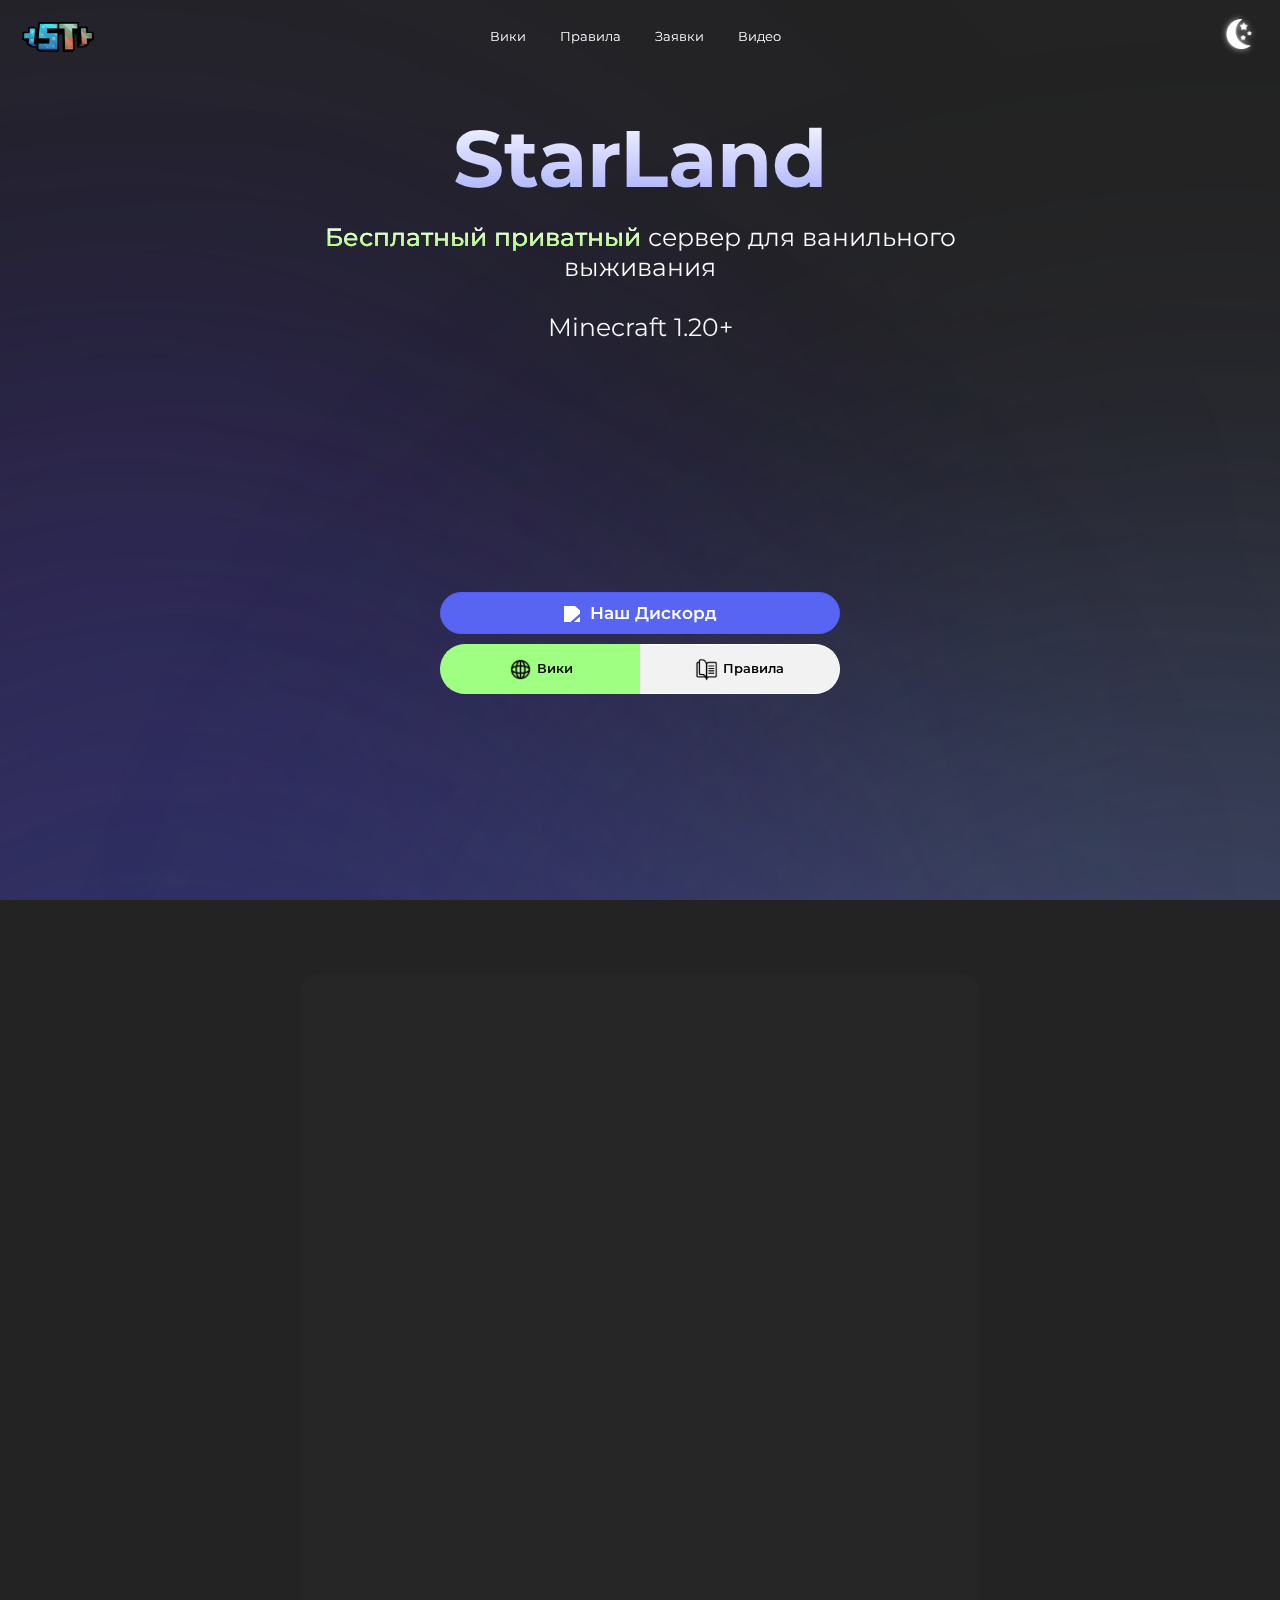
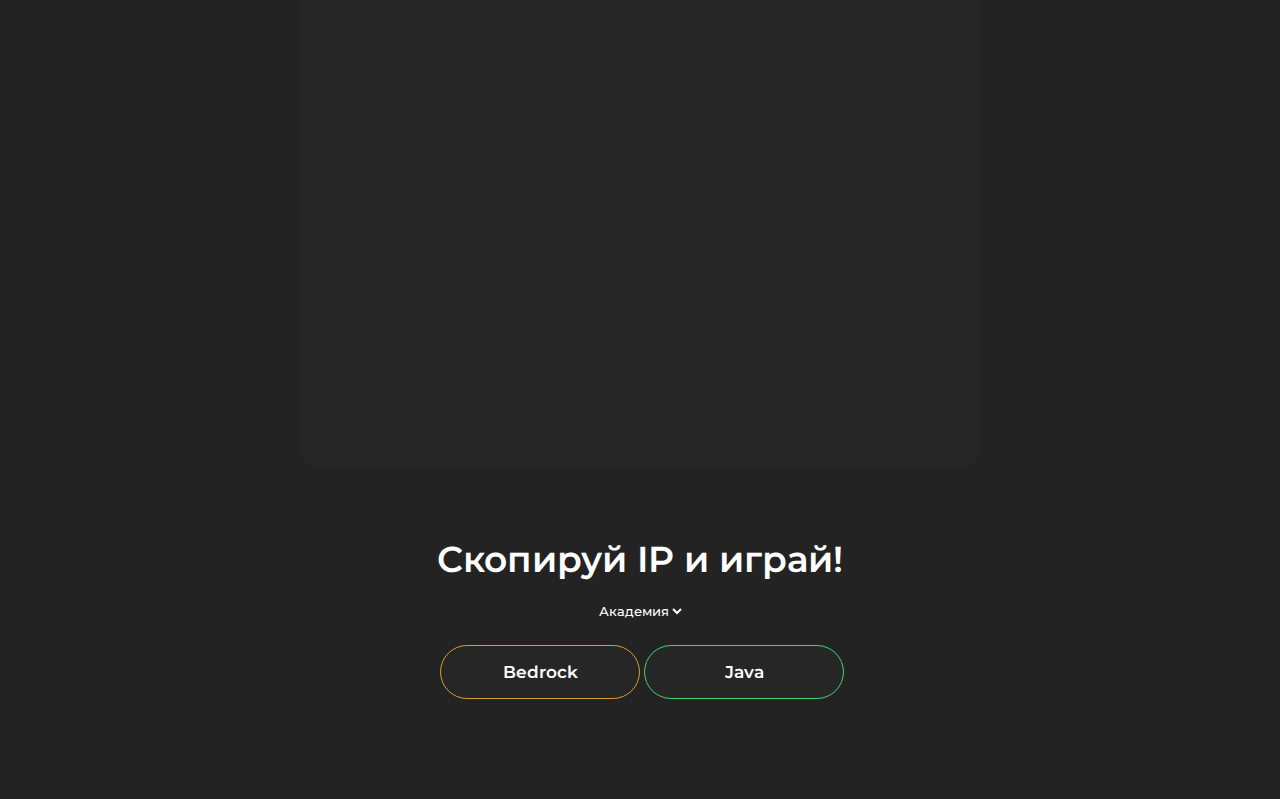
==== index.html @ 5ef2390c "Update index.html" ====
<!DOCTYPE html>
<html>
  <head>
    <link rel="icon" type="image/x-icon" href="images/favicon.ico">
    <link rel="stylesheet" href="style/index.css">
    <meta charset="UTF-8">
    <meta name="viewport" content="width=device-width, initial-scale=1 user-scalable=no">
    <title>StarLand — приватный сервер</title>
  </head>
  <body>
     <div class="window-gray" onclick="
       otherWindowClose();
     ">
       
     </div>
    <div class="other-window">
      <div class="other-text-div">
        <div class="other-text">
          Страницы
        </div>
        <div class="other-close-button-div">
          <button class="other-close-button"onclick="
            otherWindowClose();
          ">
            <img src="images/close-icon.png" class="other-close-icon">
          </button>
        </div>
      </div>
      <div class="other-buttons">
        <div class="other-main-page other-button-part" onclick="
          toHome();
        ">
          <div>
            <img src="images/home-icon.png" class="other-page-img other-home-icon">
          </div>
          <div class="other-button-name" style="color:lightgreen">
            Домашняя страница
          </div>
        </div>
        <div class="other-wiki-page other-button-part" onclick="
          toWiki();
        ">
          <div>
            <img src="images/wiki-icon.png" style="filter:invert()" class="other-page-img">
          </div>
          <div class="other-button-name">
            Википедия сервера
          </div>
        </div>
        <div class="other-rules-page other-button-part" onclick="
          toRules();
        ">
          <div>
            <img src="images/rules-icon.png" style="filter:invert()" class="other-page-img">
          </div>
          <div class="other-button-name">
            Правила
          </div>
        </div>
        <div class="other-applications-page other-button-part" onclick="
          toApplications();
        ">
          <div>
            <img src="images/applications-icon.png" style="filter:invert()" class="other-page-img">
          </div>
          <div class="other-button-name">
            Заявка на сервер
          </div>
        </div>
        
      </div>
    </div>
    <!--Navbar-->
    <div class="navbar">
      <div class="navbar-grid">
        <div class="left-navbar-ham-icon-div">
          <button class="left-navbar-ham-button" onclick="
            otherWindowOpen();
          ">
            <img class="left-navbar-ham-icon-img" src="https://upload.wikimedia.org/wikipedia/commons/thumb/5/59/Hamburger_icon_white.svg/1200px-Hamburger_icon_white.svg.png">
          </button>
        </div>
        <div class="center-navbar-sl-logo-div">
          <button class="navbar-logo-button" onclick="
            toTop();
          ">
            <img class="center-navbar-sl-logo-img" src="images/sl-title.png">
          </button>
          
        </div>
          
        </div>
      </div>
    </div>
    
    <!--Top part of site-->
    <div class="top-part">
      <canvas> </canvas>
      <div class="top-part-inside">
        <div class="starland-title">
           StarLand
        </div>
        <div class="server-description">
          <span class="free-and-private-text">Бесплатный приватный</span> сервер для ванильного выживания<br><br>Minecraft 1.20+
        </div>
        
        <div>
          <button class="discord-button" onclick="
            window.open('https://discord.com/invite/bc4NDs7CVg')
          ">
            <img class="discord-logo" src="https://assets-global.website-files.com/6257adef93867e50d84d30e2/636e0a6a49cf127bf92de1e2_icon_clyde_blurple_RGB.png"> Наш Дискорд
          </button>
          
          <div class="wiki-rules-buttons-div">
            <form action="wiki.html" target="_self">
               <button class="wiki-button">
                 <img class="wiki-logo"src="images/wiki-icon.png">Вики
               </button>
            </form>
            <form action="rules.html" target="_self">
              <button class="rules-button">
               <img class="rules-logo"src="images/rules-icon.png">Правила
              </button>
            </form> 
          </div>
        </div>
      </div>
    </div>
    
    <div class="server-stat-part">
      <div class="stat-total-ds-members stat-part">
        <img class="stat-img" src="https://assets-global.website-files.com/6257adef93867e50d84d30e2/636e0a6a49cf127bf92de1e2_icon_clyde_blurple_RGB.png">
        <div class="stat-num">
          3000
        </div>
        <div class="stat-description">
          Участников в Дискорде
        </div>
      </div>
      
      <div class="servers-stat-part stat-part">
        <img class="stat-img" src="images/server-icon.png">
        <div class="stat-num cyan-gradient">
          2 Сервера
        </div>
        <div class="stat-description">
          Академия и Основа
        </div>
      </div>
      
      <div class="server-tps-part stat-part">
        <img class="stat-img" src="images/electricity-icon.png">
        <div class="stat-num cyan-gradient yellow-gradient">
          Стабильный TPS
        </div>
        <div class="stat-description">
          Много возможностей с ядром Purpur
        </div>
      </div>
    </div>
    
    <div>
      <div class="copy-ip-text">
        Скопируй IP и играй! <br>
        <select class="server-select">
          <option value="main" >Основа</option>
          <option value="academy" selected >Академия</option>
        </select>
      </div>
      <div class="ip-copy-buttons">
        <button class="bedrock-ip-copy-button">
          Bedrock
        </button>
        <button class="java-ip-copy-button">
          Java
        </button>
      </div>
    </div>

    <script src="https://cdn.jsdelivr.net/npm/context-filter-polyfill/dist/index.min.js"></script>
    <script src="data/data.js"></script>
    <script src="script/starland.js"></script>
    <script src="script/canvas.js"></script>
    <script src="script/events.js"></script>
  </body>
</html>
---- style/index.css ----
@import url('https://fonts.googleapis.com/css2?family=Montserrat:ital,wght@0,100;0,200;0,300;0,400;0,500;0,600;0,700;0,800;0,900;1,100;1,200;1,300;1,400;1,500;1,600;1,700;1,800;1,900&family=Roboto:ital,wght@0,300;0,400;0,500;0,700;0,900;1,300;1,400;1,500;1,700;1,900&display=swap');

/*Create variables*/
:root {
  --bcg-night-color:#232323;
  --bcg-night2-color:#262626;
  --bcg-night3-color:#303030;
  --bcg-night4-color:#2E2E2E;
  
  --bcg-transparent-night-color: rgba(35, 35, 35, 0.5);
  
  --text-green-color:white;
  --text-purple-color:white;
  --text-color:white;
  --text-gray-color:#F6F6F6;
  --text-cyan-color:white;
  --text-yellow-color:white;
}

body {
  background-color: var(--bcg-night-color);
  margin:0;
  font-family:'Montserrat' sans-serif;
  margin-bottom:100px;
  transition:background-color 1s;
}

canvas {
  
}

/*navbar*/
.navbar {
  transition:all 1s;
  z-index:100;
  position:fixed;
  left:0;
  right:0;
  top:0;
  backdrop-filter:blur(10px);
  background: transparent;
  border:none;
  
}
.navbar-grid {
  padding:15px;
  display:grid;
  grid-template-columns:30px 1fr 30px;
  align-items:center;
  
}

.navbar-theme-icon {
  height:30px;
  transition:all 1s;
}
.moon-icon {
  filter:invert()
  drop-shadow(0 0 3px #BABABA);;
  
}
.mobile-icon {
  height:25px;
  margin-top:3px;
}
.sun-icon {
  filter: drop-shadow(0 0 2px #F2FF48);
}
.navbar-theme-div {
  flex:1;
  text-align: right;
  margin-right:10px;
}
/*COMPUTER NAVBAR*/

.pc-navbar-grid {
  padding:15px;
  display:flex;
  align-items: center;
}
.pc-navbar-sl-logo-img {
  height: 30px;
  transition:all 0.3s;
}
.pc-navbar-logo-button {
  background: transparent;
  border:none;
}
.pc-navbar-sl-logo-div {
  height: 30px;
  flex:1;
}


.pc-navbar-click:hover {
  background-color: var(--bcg-night3-color);
}
.pc-navbar-click {
  transition: all 0.2s;
  background:none;
  border:none;
  color:var(--text-color);
  font-family: 'Montserrat';
  margin:2px;
  padding:10px 15px;
  border-radius: 20px;
}

/*hamburger icon*/
.left-navbar-ham-icon-div {
  height:30px;
}
.left-navbar-ham-icon-img {
  height:30px;
  transition:all 1s;
}

/*starland title navbar*/
.center-navbar-sl-logo-div {
  height:30px;
  margin-left:calc(50vw - 75px);
}
.center-navbar-sl-logo-img {
  /*height:30px;*/
  height:30px;
  vertical-align:-3px;
  transition:all 0.3s;
  
}
.navbar-logo-button {
  background:none;
  border:none;
}
.center-navbar-sl-logo-img:active,
.pc-navbar-sl-logo-img:active {
  filter:saturate(3);
  height:25px;
  margin-top:calc(30px - 27.5px);
  margin-left:calc(30px - 25px);
}

.left-navbar-ham-button {
  background: none;
  border:none;
}



/********************/
/**Top part of site**/
/********************/
.top-part {
  position:relative;
}
.top-part-inside {
  position:absolute;
  top:110px;
  left:0;
  right:0;
}

@keyframes text-show {
  0% {
    opacity:0;
    margin-top:-50px;
  }
  100% {
    opacity:1;
    margin-top:0;
  }
}
.starland-title {
  font-family:'Montserrat';
  font-weight:700;
  font-size:15vw;
  
  text-align: center;
  
  animation: 0.7s ease-out 0s 1 alternate text-show;
  
  background: -webkit-linear-gradient(var(--text-purple-color), #A2AAFF);
  -webkit-background-clip: text;
  -webkit-text-fill-color: transparent;
}
.server-description {
  font-family:'Montserrat';
  font-size:15px;
  color:var(--text-color);
  margin-top: 20px;
  width:300px;
  margin:auto;
  margin-top:15px;
  text-align:center;

  background: -webkit-linear-gradient(var(--text-color), var(--text-gray-color));
  -webkit-background-clip: text;
  -webkit-text-fill-color: transparent;
  
  transition:all 1s;
}
.free-and-private-text {
  font-weight:500;
  background: -webkit-linear-gradient(var(--text-green-color), #9BFF5A);
  -webkit-background-clip: text;
  -webkit-text-fill-color: transparent;
}
.discord-logo {
  margin-right: 5px;
  height:23px;
  vertical-align: middle;
  filter:brightness(500%);
}
.discord-button {
  background-color:#5865f2;
  padding:10px 30px;
  width:300px;
  text-align:center;
  font-family: 'Montserrat';
  border-radius: 30px;
  border:1px solid #505ff4;
  font-size:17px;
  font-weight:600;
  color:white;
  margin:auto;
  margin-left:calc(50vw - 150px);
  margin-top:250px;
}
.discord-button:hover {
  background-color:#505ff4;
}
.wiki-rules-buttons-div {
  display:grid;
  grid-template-columns: 150px 150px;
  margin:0 30px;
  margin-top: 10px;
  margin-left: calc(50vw - 150px);
}
.wiki-button {
  width:100%;
  height:50px;
  border:1px solid #9FFF82;
  border-right:none;
  border-top-left-radius: 30px;
  border-bottom-left-radius: 30px;
  
  background-color:#9FFF82;
  font-weight: 600;
  font-family: 'Montserrat';
  --wiki-brightness:600%;
  transition: all 0.3s;
}
.wiki-button:hover {
  background:none;
  border:1px solid rgba(159, 255, 130, 1);
  color:#9FFF82;
  --wiki-brightness: invert(81%) sepia(14%) saturate(1211%) hue-rotate(60deg) brightness(103%) contrast(113%);
  
}
.wiki-logo {
  margin-right: 5px;
  height:23px;
  vertical-align: middle;
  filter:var(--wiki-brightness);
  color:green;
}
.rules-logo {
  margin-right: 5px;
  height:23px;
  vertical-align: middle;
  filter:var(--rules-invert);
}
.rules-button {
  width:100%;
  height:50px;
  border:1px solid white;
  border-left:none;
  border-top-right-radius: 30px;
  border-bottom-right-radius: 30px;
  
  background-color:#F2F2F2;
  font-weight: 600;
  font-family: 'Montserrat';
  transition: all 0.3s;
  --rules-invert:none;
}
.rules-button:hover {
  background: none;
  color:white;
  --rules-invert:invert();
}

/****************/
/*Statistic part*/
/****************/

.stat-img {
  width:30vw;
  margin-left:calc(50vw - 15vw - 25px);
}
.stat-num {
  color:white;
  text-align:center;
  font-size:10vw;
  font-family: 'Montserrat';
  font-weight:700;
  
  background: -webkit-linear-gradient(var(--text-purple-color), #5865f2);
  -webkit-background-clip: text;
  -webkit-text-fill-color: transparent;
  
  transition:all 1s;
}
.stat-description {
  color:var(--text-color);
  text-align:center;
  font-family: 'Montserrat';
  transition:all 1s;
}

.server-stat-part {
  margin:70px 25px;
  padding:100px 0;
  background-color: var(--bcg-night2-color);
  border-radius:20px;
  transition:background 1s;
}
.stat-part {
  margin-bottom:50px;
}
.cyan-gradient {
  background: -webkit-linear-gradient(var(--text-cyan-color), #30CFFF);
  -webkit-background-clip: text;
  -webkit-text-fill-color: transparent;
  transition:all 1s;
}
.yellow-gradient {
  background: -webkit-linear-gradient(var(--text-yellow-color), #FFF13F);
  -webkit-background-clip: text;
  -webkit-text-fill-color: transparent;
  transition:all 1s;
}
.stat-part {
  margin-left: -100px;
  opacity:0;
  transition:all 1s;
}


/**************/
/*Other button*/
/**************/

.other-window {
  z-index:200;
  border-radius:20px;
  background-color:var(--bcg-night2-color);
  position:fixed;
  left:calc(50vw - 150px);
  top:calc(50vh - 250px);
  height:500px;
  width:300px;
  display:none;
  transition: all 0.5s;
  
  border:1px solid #353535;
}
.window-gray {
  z-index:150;
  position:fixed;
  top:0;
  bottom:0;
  right:0;
  left:0;
  background-color: rgba(0,0,0,0.3);
  transition: all 0.5s;
  display:none;
}
@keyframes window-anim {
  0% {
    height:50px;
    opacity:0;
  }
  100% {
    opacity:1;
    height:500px;
  }
}
@keyframes opacity-anim {
  0% {
    opacity:0;
  }
  100% {
    opacity:1;
  }
}
.other-text-div {
  display:grid;
  grid-template-columns:1fr 50px;
  height:50px;
  align-items: center;
}
.other-text {
  color:var(--text-color);
  font-family:'Montserrat';
  font-size:20px;
  font-weight: 600;
  margin-left:20px;
}
.other-close-button {
  width:100%;
  height:100%;
  background:none;
  border:none;
}

.other-close-icon {
  height:30px;
}

.other-page-img {
  height:25px;
}
.other-buttons {
  display:grid;
  grid-template-columns: 1fr;
  margin:10px;
  margin-left:15px;
}
.other-button-part {
  display:grid;
  grid-template-columns: 40px 1fr;
  align-items:center;
  padding:10px;
  transition: all 0.2s;
}
.other-button-part:hover {
  background-color:#303030;
  border-radius:10px;
}
.other-button-name {
  color:var(--text-color);
  font-family: 'Montserrat';
  font-weight: 500;
  margin-left:0;
  
}


.copy-ip-text {
  transition:all 1s;
  color:var(--text-color); 
  text-align:center;
  font-family: 'Montserrat';
  font-weight: 600;
  font-size: 20px;
}
.server-select {
  transition:all 1s;
  background:none;
  border:none;
  color:var(--text-color);
  text-align: right;
  font-weight: 500;
  font-family: 'Montserrat';
}
.server-select:hover {
  outline:none;
}
.java-ip-copy-button,
.bedrock-ip-copy-button {
  transition:all 1s;
  border:none;
  padding:16px 0;
  border-radius:50px;
  width:130px;
  margin-top:20px;
  color:var(--text-color);
  font-family: 'Montserrat';
  font-size: 17px;
  font-weight: 600;
  background: var(--bcg-night2-color);
  transition: all 0.2s, background 1s;
  
}
.java-ip-copy-button {
  border:1px solid #4ACE6D;
}
.bedrock-ip-copy-button {
  border:1px solid #DC9B2D;
}

.ip-copy-buttons {
  margin-left:calc(50vw - 130px);
}
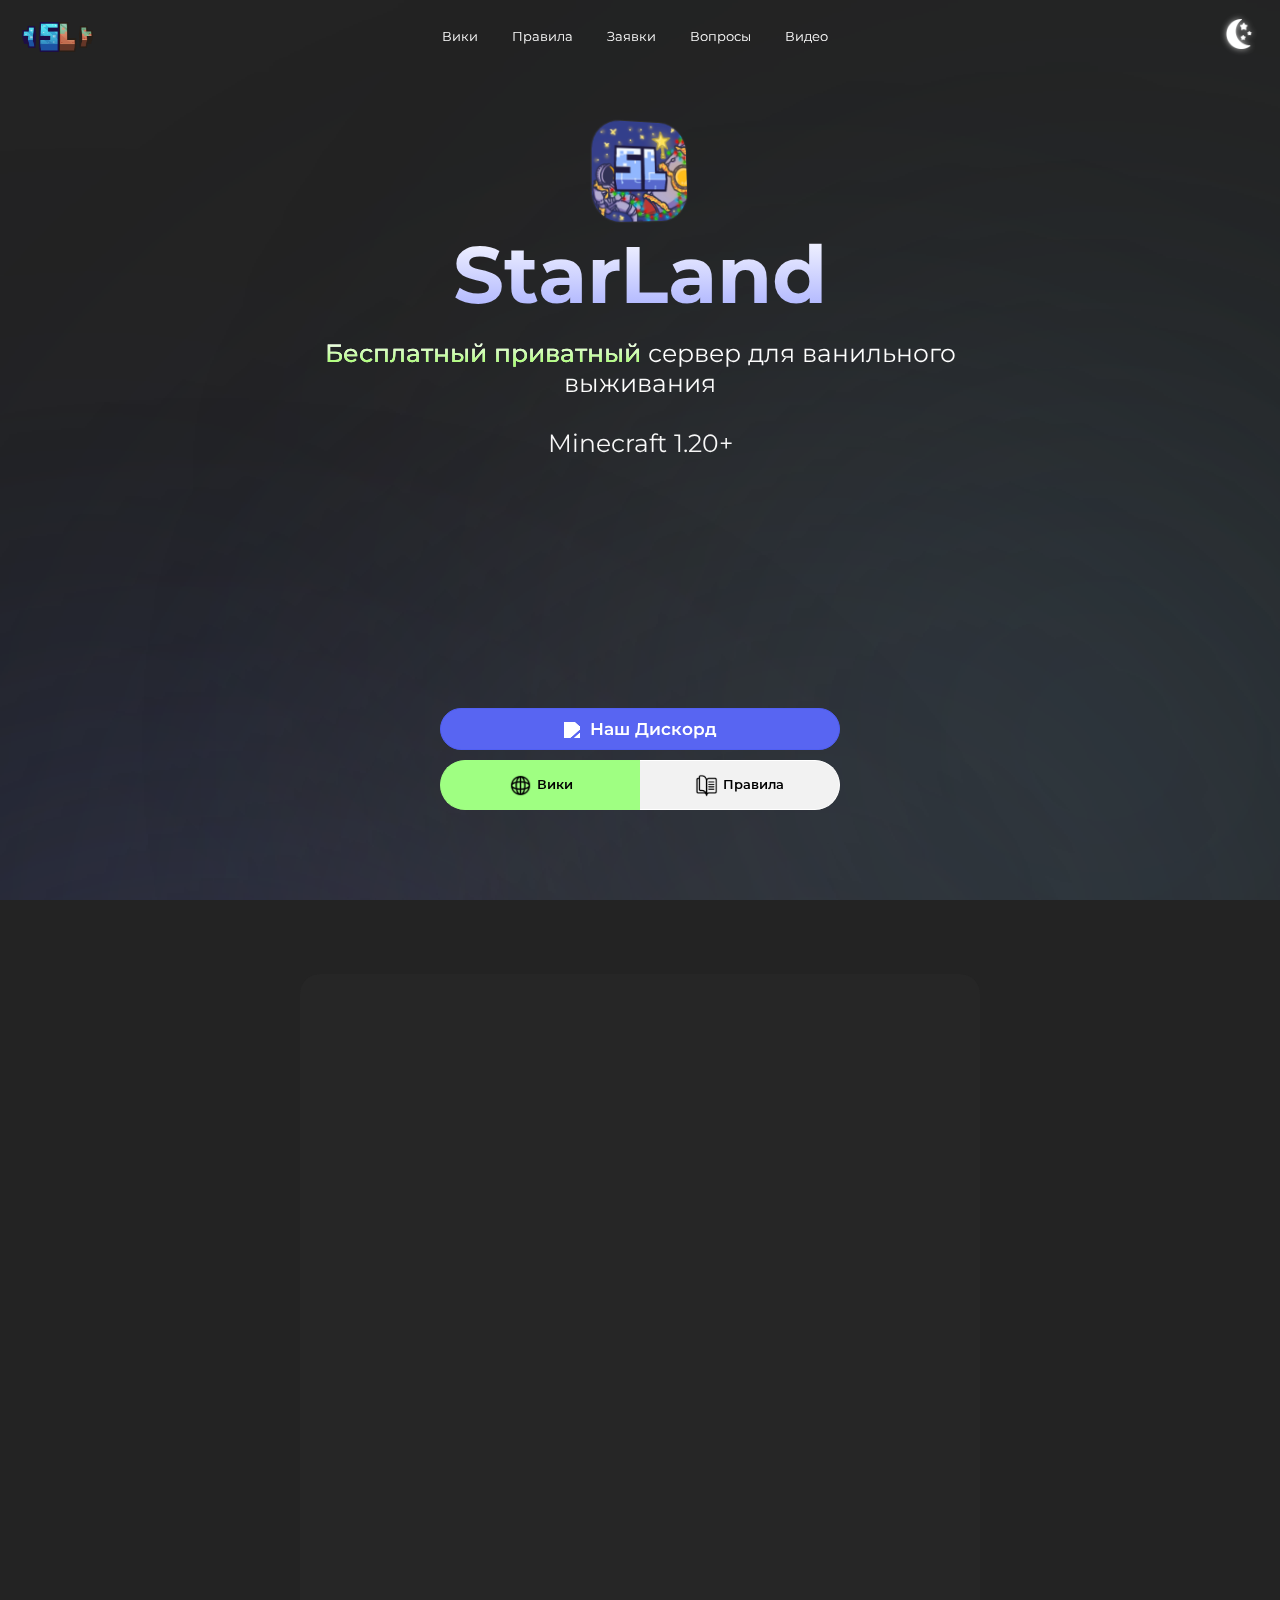
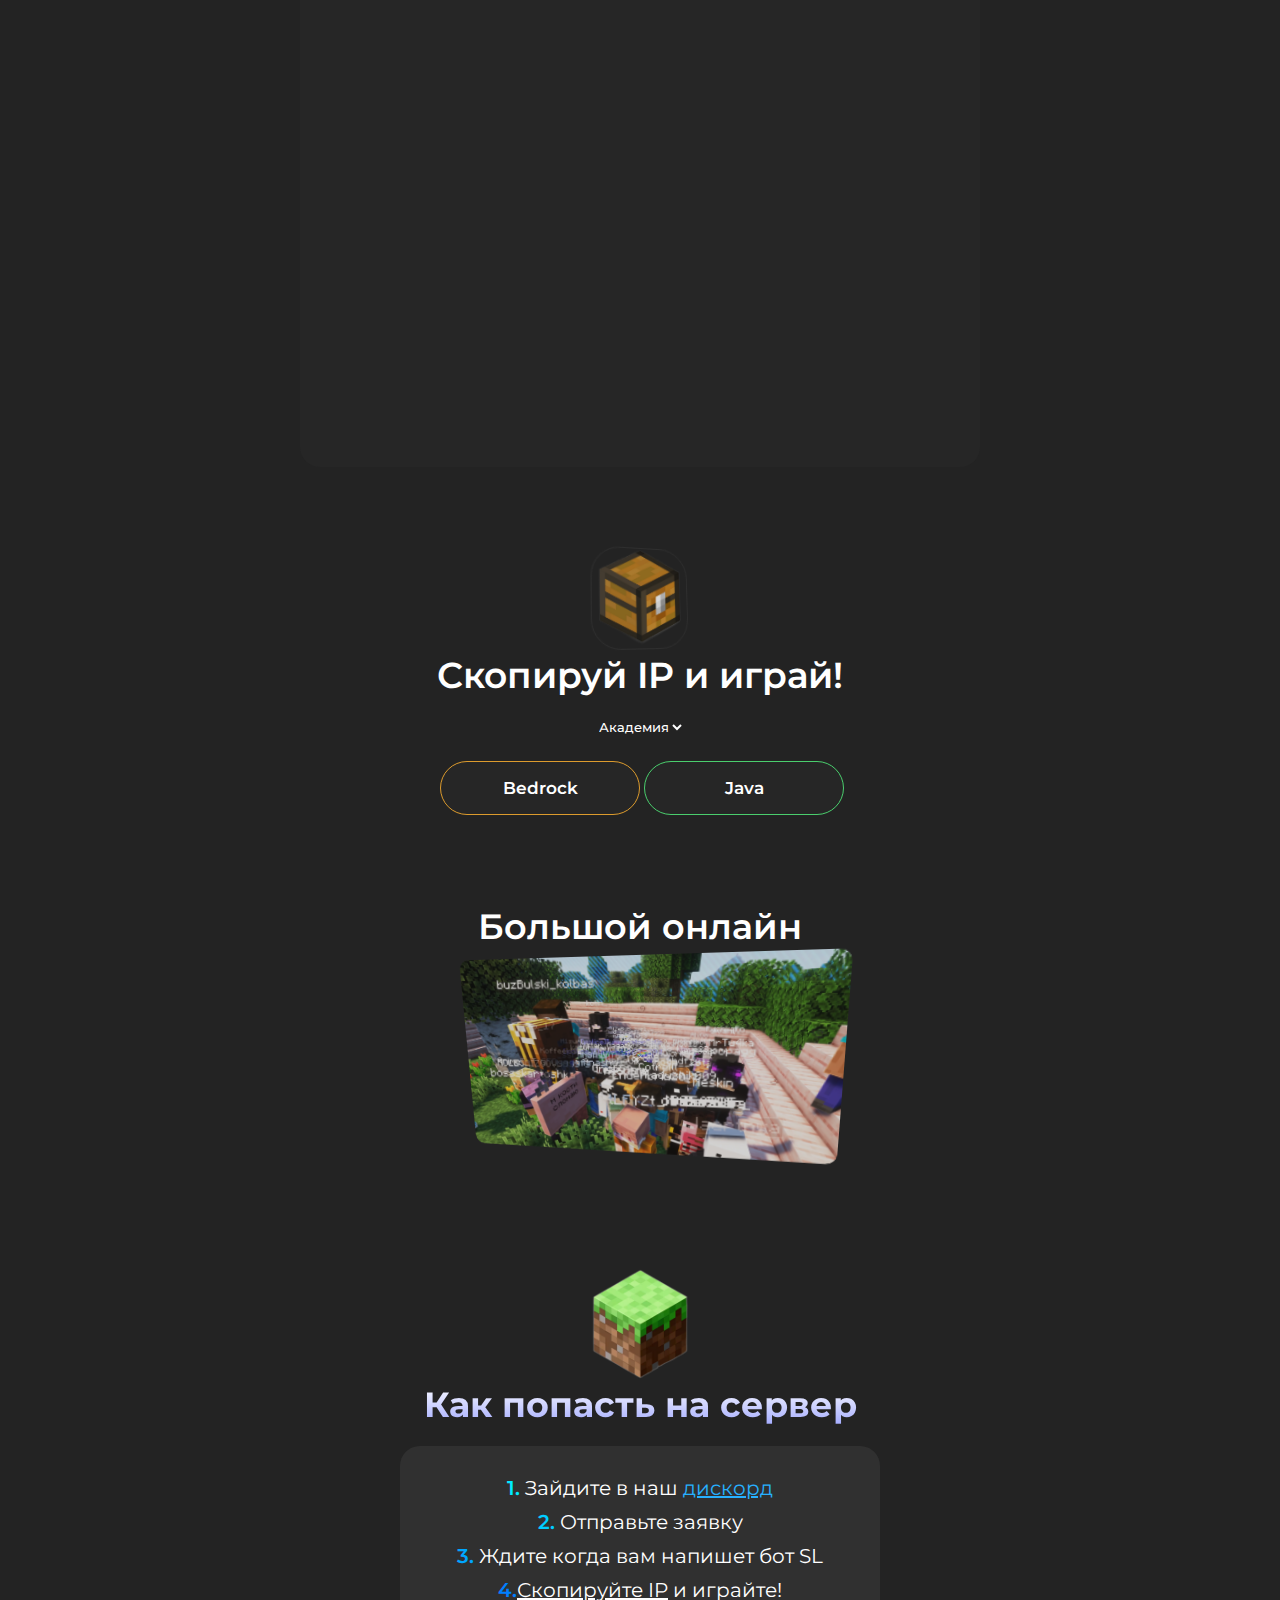
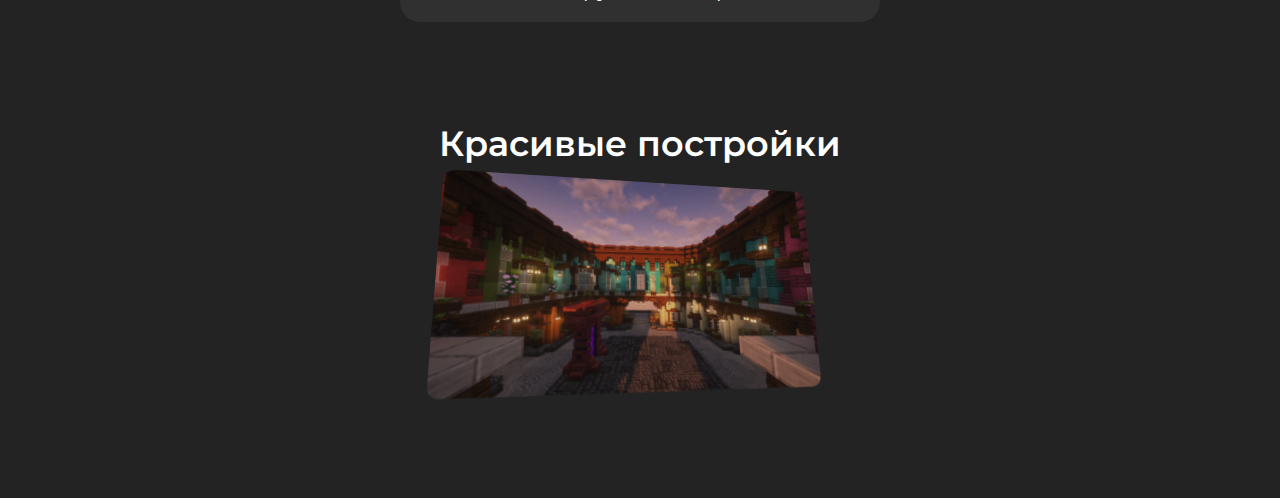
==== commit 5ca36b93: "Add files via upload" ====
--- a/index.html
+++ b/index.html
@@ -67,7 +67,29 @@
             Заявка на сервер
           </div>
         </div>
+
+        <div class="other-applications-page other-button-part" onclick="
+          toQuestions();
+        ">
+          <div>
+            <img src="images/question-icon.png" style="filter:invert()" class="other-page-img">
+          </div>
+          <div class="other-button-name">
+            Вопросы
+          </div>
+        </div>
         
+        <div class="other-applications-page other-button-part" onclick="
+      toYoutube();
+    ">
+      <div>
+        <img src="images/youtube-icon.png" style="filter:invert()" class="other-page-img">
+      </div>
+      <div class="other-button-name">
+        Видео
+      </div>
+    </div>
+    
       </div>
     </div>
     <!--Navbar-->
@@ -97,6 +119,7 @@
     <div class="top-part">
       <canvas> </canvas>
       <div class="top-part-inside">
+        <img src="images/sl-logo.jpg" class="sl-logo-top-part">
         <div class="starland-title">
            StarLand
         </div>
@@ -160,6 +183,7 @@
     </div>
     
     <div>
+      <img class="ip-chest-icon" src="images/chest-icon.png">
       <div class="copy-ip-text">
         Скопируй IP и играй! <br>
         <select class="server-select">
@@ -177,10 +201,52 @@
       </div>
     </div>
 
-    <script src="https://cdn.jsdelivr.net/npm/context-filter-polyfill/dist/index.min.js"></script>
+
+    <div class="starland-gallery">
+      <div class="starland-gallery-part">
+        Большой онлайн<br>
+        <img class="starland-gallery-img  starland-gallery-online" src="images/screen1.png">
+      </div>
+    </div>
+    
+
+    <div class="instruction">
+      <img src="images/minecraft-icon.png" class="instruction-minecraft-icon">
+      <div class="instruction-logo">
+        Как попасть на сервер
+      </div>
+
+      <div class="instruction-content">
+        <div class="instruction-part">
+          <span class="instruction-num">1.</span> Зайдите в наш <a class="s" href="https://discord.com/invite/bc4NDs7CVg">дискорд</a>
+        </div>
+        <div class="instruction-part">
+          <span class="instruction-num">2.</span> Отправьте заявку
+        </div>
+        <div class="instruction-part">
+          <span class="instruction-num">3.</span> Ждите когда вам напишет бот SL
+        </div>
+        <div class="instruction-part">
+          <span class="instruction-num">4.</span><u><a onclick="
+              window.scrollTo({
+                top: 1900,
+                left: 0,
+                behavior: 'smooth'
+            });
+          ">Скопируйте IP</a></u> и играйте!
+        </div>
+      </div>
+    </div>
+
+    <div class="starland-gallery"></div>
+      <div class="starland-gallery-part">
+        Красивые постройки<br>
+        <img class="starland-gallery-img starland-gallery-building" src="images/building1.png">
+      </div>
+    </div>
     <script src="data/data.js"></script>
     <script src="script/starland.js"></script>
     <script src="script/canvas.js"></script>
     <script src="script/events.js"></script>
   </body>
-</html>
+</html>--- a/style/index.css
+++ b/style/index.css
@@ -23,6 +23,7 @@
   font-family:'Montserrat' sans-serif;
   margin-bottom:100px;
   transition:background-color 1s;
+  overflow-x: hidden;
 }
 
 canvas {
@@ -181,6 +182,8 @@
   background: -webkit-linear-gradient(var(--text-purple-color), #A2AAFF);
   -webkit-background-clip: text;
   -webkit-text-fill-color: transparent;
+  
+  transition:all 1s;
 }
 .server-description {
   font-family:'Montserrat';
@@ -434,7 +437,7 @@
   transition: all 0.2s;
 }
 .other-button-part:hover {
-  background-color:#303030;
+  background-color:var(--bcg-night3-color);
   border-radius:10px;
 }
 .other-button-name {
@@ -491,4 +494,98 @@
 
 .ip-copy-buttons {
   margin-left:calc(50vw - 130px);
+}
+
+/*StarLand Gallery Part*/
+
+.starland-gallery {
+  margin:30px 450px;
+  margin-top: 100px;
+}
+.starland-gallery-part img {
+  -webkit-mask:
+    linear-gradient(135deg,#000c 40%,#000,#000c 60%)
+    100% 100%/240% 240%;
+  width:calc(100vw - 450px * 2);
+  border-radius: 10px;
+  margin-top: 10px;
+  transition: all 0.4s;
+}
+.starland-gallery-part img:hover {
+  -webkit-mask-position: 0 0;
+}
+.starland-gallery-part {
+  font-weight: 600;
+  margin-top: 90px;
+  font-size: 35px;
+  color:var(--text-color);
+  font-family: 'Montserrat';
+  text-align: center;
+}
+
+.instruction-logo {
+  font-size: 35px;
+  color:var(--text-color);
+  font-weight: 700;
+  text-align: center;
+  font-family: 'Montserrat';
+  margin-bottom: 20px;
+  
+  background: -webkit-linear-gradient(var(--text-purple-color), #A2AAFF);
+  -webkit-background-clip: text;
+  -webkit-text-fill-color: transparent;
+}
+.instruction {
+  margin:100px 400px;
+}
+.instruction-part {
+  color:var(--text-color);
+  text-align: center;
+  font-size: 20px;
+  font-family: 'Montserrat';
+  margin-top: 10px;
+  transition: all 1s;
+  
+}
+.instruction-content {
+  background-color: var(--bcg-night3-color);
+  padding:20px;
+  border-radius: 20px;
+  transition: all 1s;
+}
+.instruction-num {
+font-weight: 600;
+}
+a:link {
+  color: rgb(39, 176, 255);
+}
+a:visited {
+  color: rgb(39, 176, 255);
+}
+a:active {
+  color: rgb(39, 176, 255);
+}
+a:hover {
+  color: rgb(39, 176, 255);
+}
+.instruction-minecraft-icon {
+  width:100px;
+  margin-left:calc(50% - 50px)
+}
+
+.sl-logo-top-part,
+.ip-chest-icon {
+  width:100px;
+  margin-top: 10px;
+  margin-left:calc(50% - 100px / 2);
+  border-radius: 30px;
+  border:1px solid var(--bcg-night4-color);
+  transition: all 0.2s;
+  transform: perspective(400px) rotate3d(1,1,0,20deg);
+}
+.sl-logo-top-part:hover {
+  width:110px;
+  margin-left:calc(50% - 110px / 2);
+  margin-top: 5px;
+  transform: perspective(400px) rotate3d(0,0,0,8deg);
 }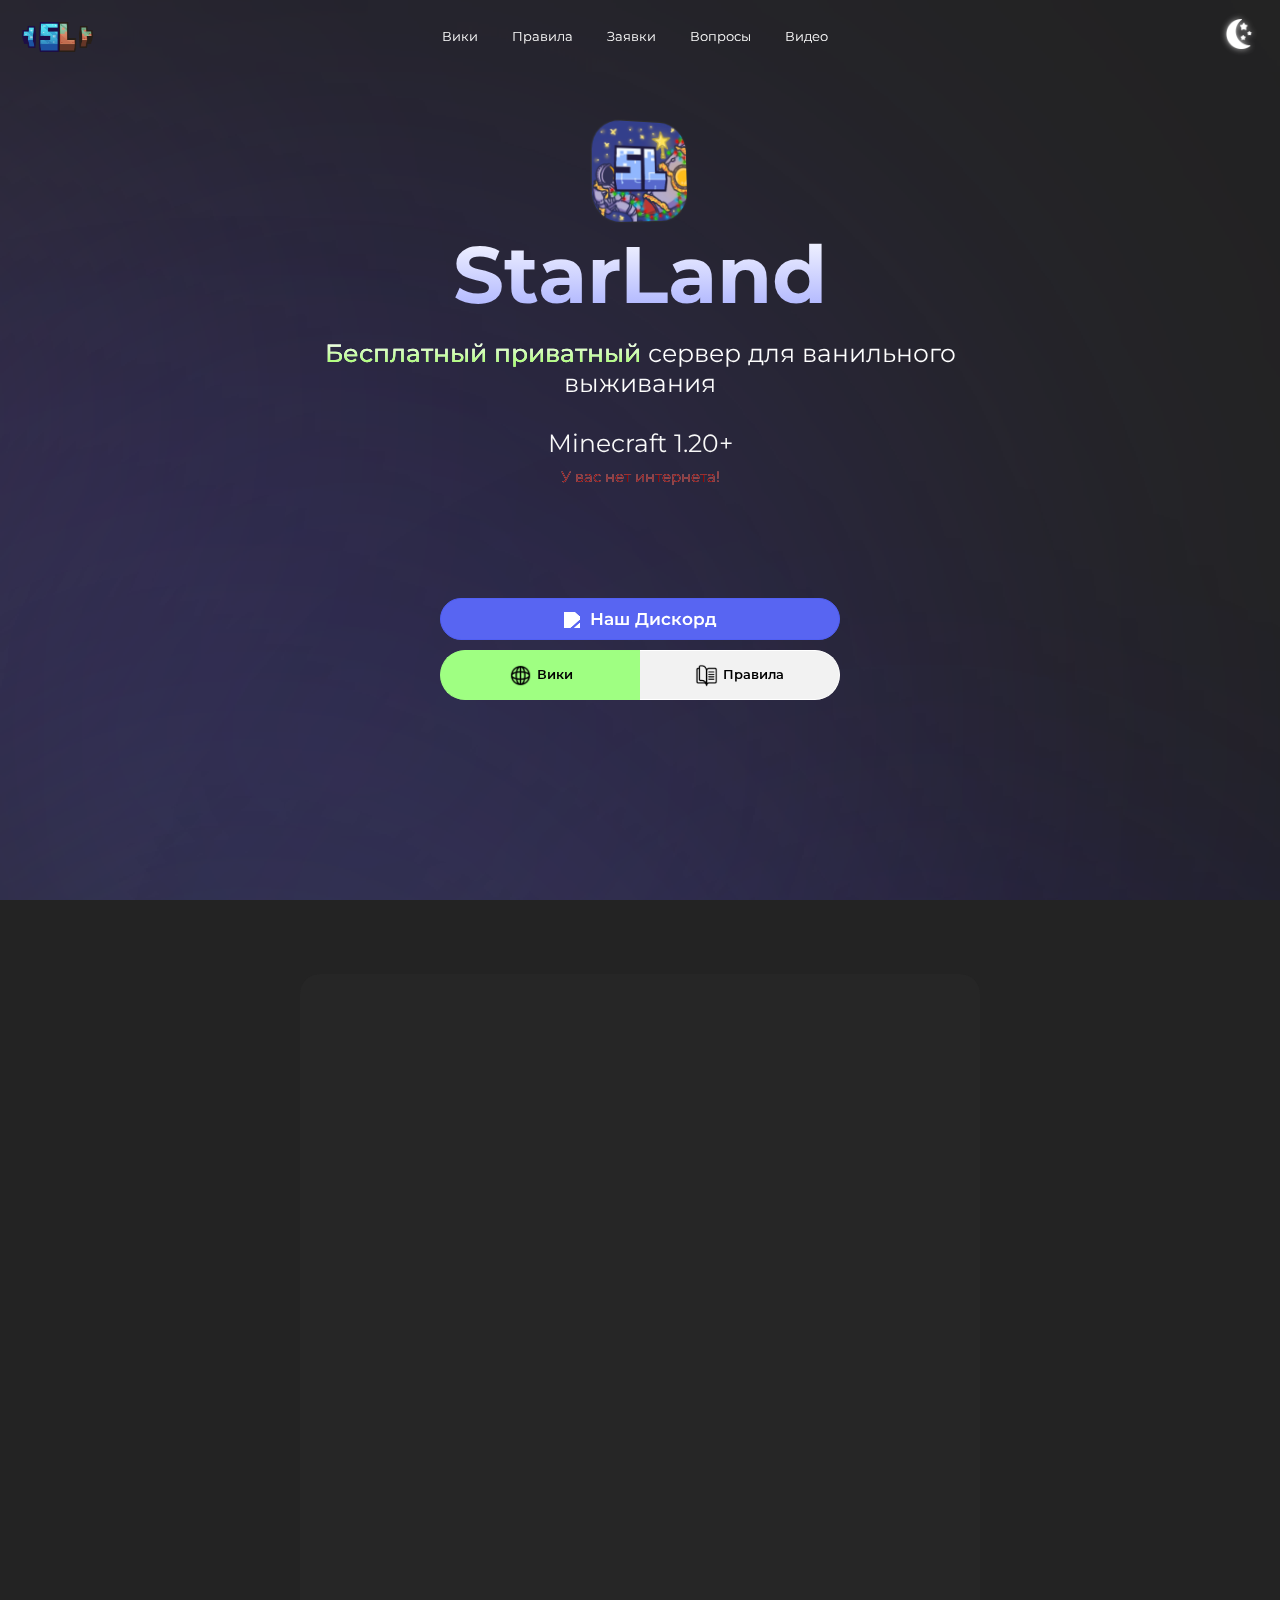
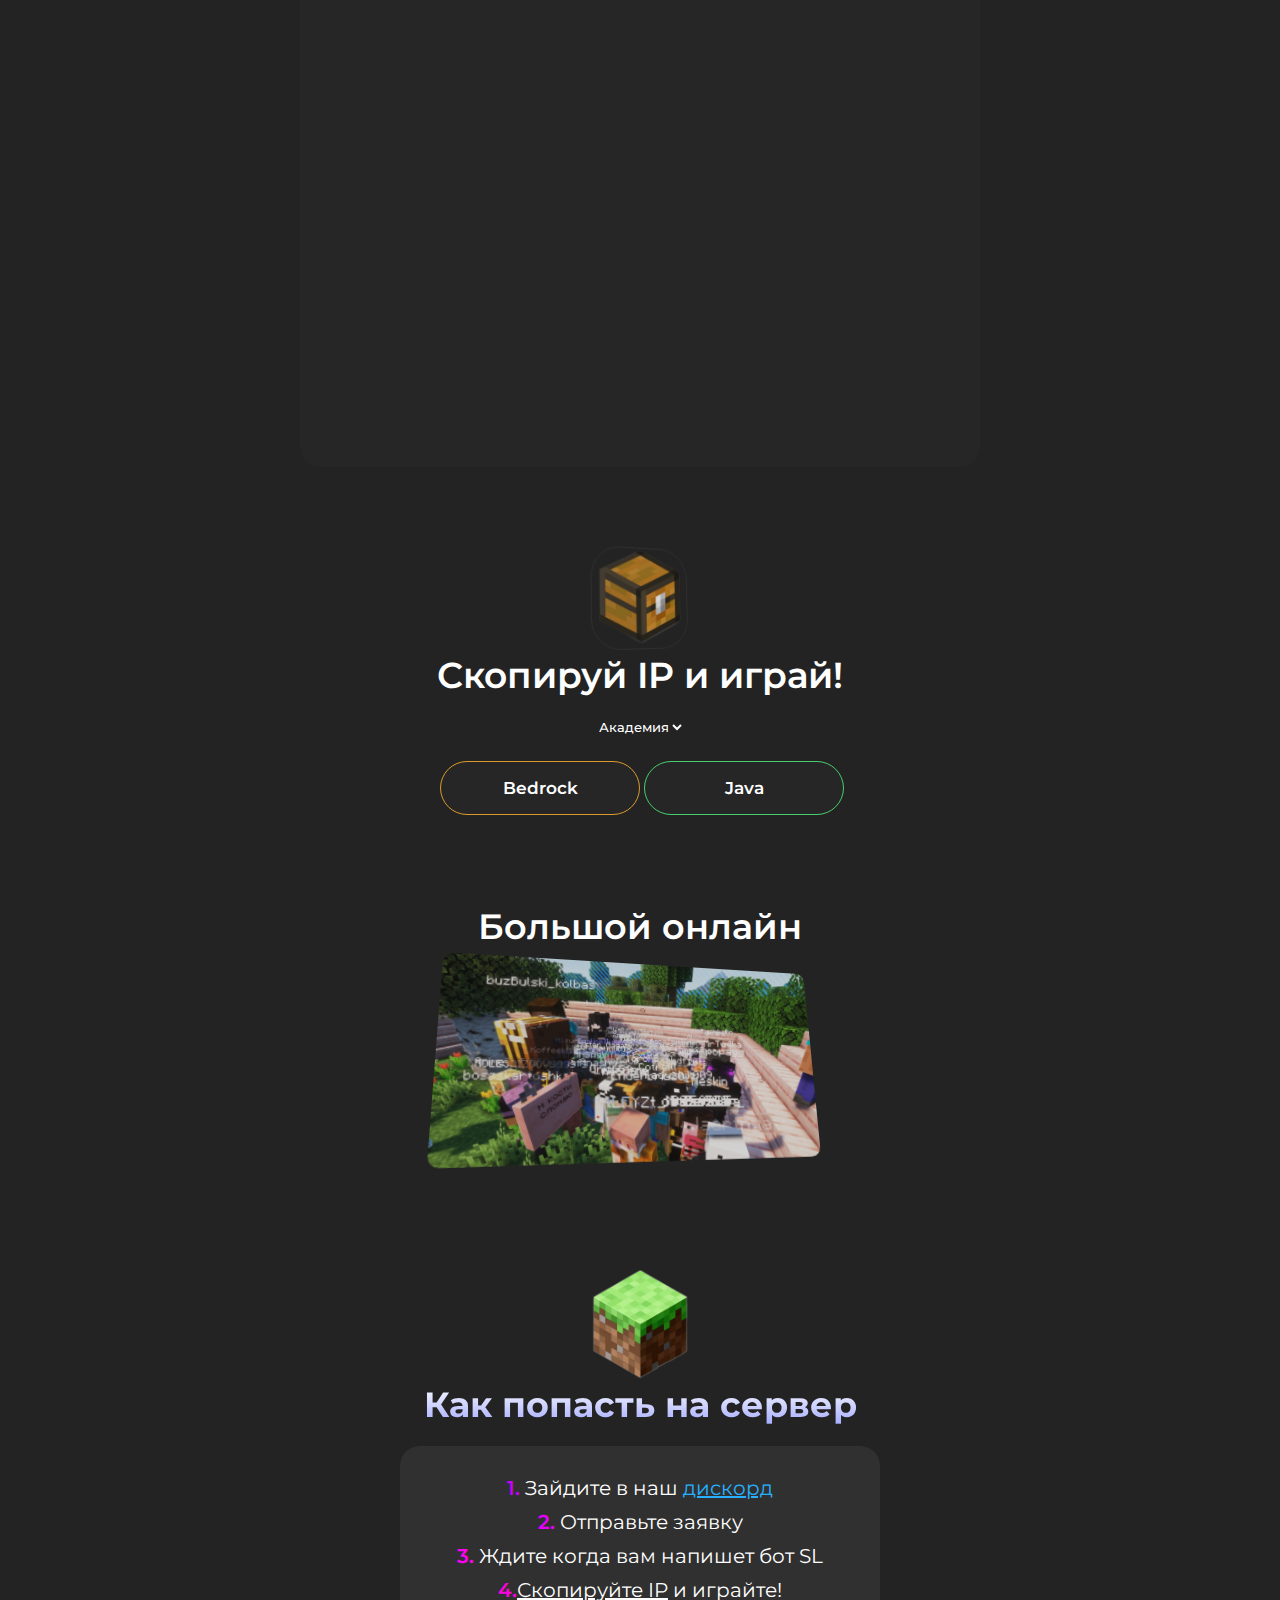
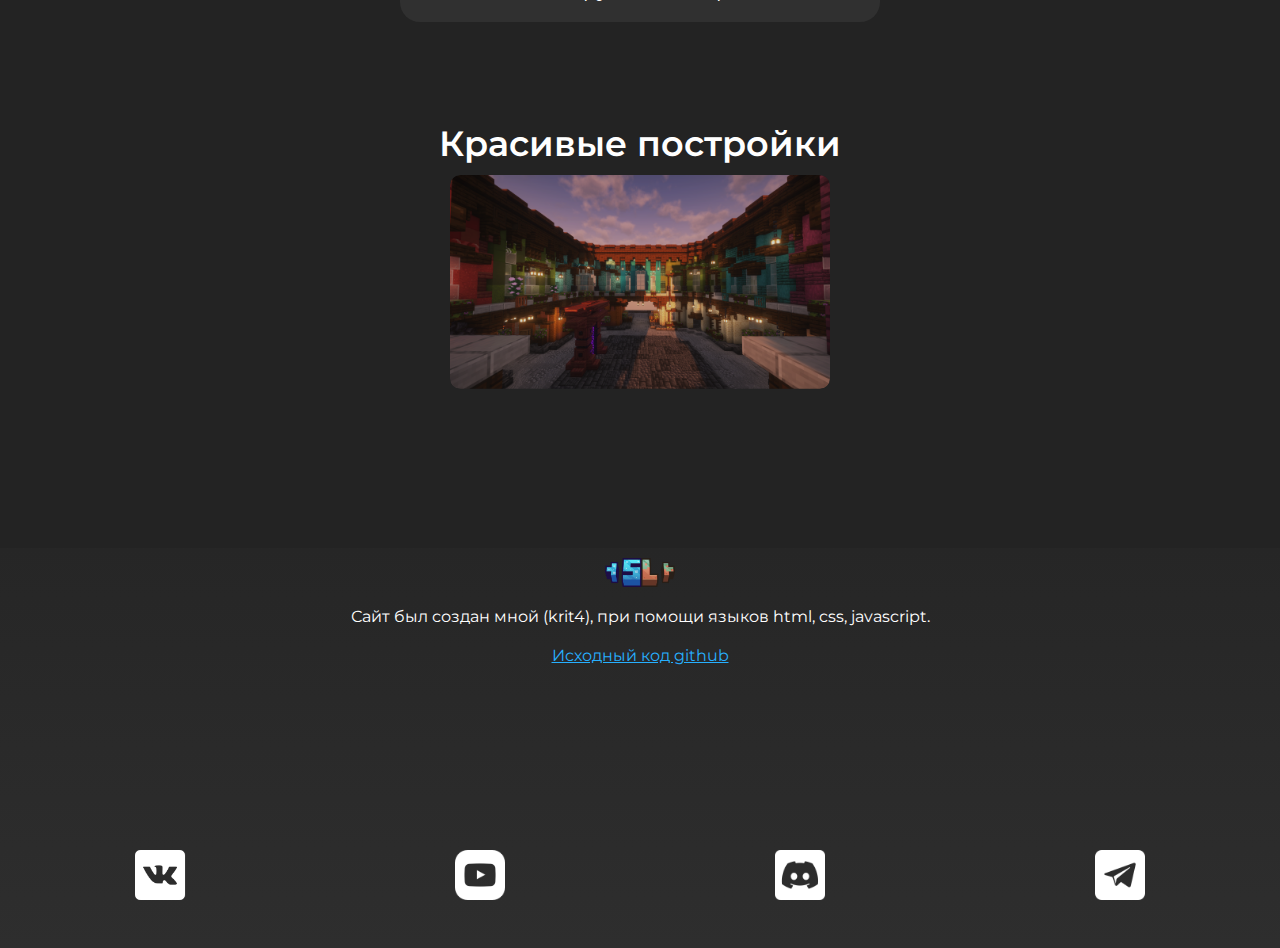
==== commit 74e30964: "Add files via upload" ====
--- a/index.html
+++ b/index.html
@@ -6,6 +6,7 @@
     <meta charset="UTF-8">
     <meta name="viewport" content="width=device-width, initial-scale=1 user-scalable=no">
     <title>StarLand — приватный сервер</title>
+    <script src="https://cdn.jsdelivr.net/npm/context-filter-polyfill/dist/index.min.js"></script>
   </head>
   <body>
      <div class="window-gray" onclick="
@@ -124,7 +125,7 @@
            StarLand
         </div>
         <div class="server-description">
-          <span class="free-and-private-text">Бесплатный приватный</span> сервер для ванильного выживания<br><br>Minecraft 1.20+
+          <span class="free-and-private-text">Бесплатный приватный</span> сервер для ванильного выживания<br><br>Minecraft 1.20+<br><span style="font-size: 15px" class="server-online">Онлайн: Загрузка...</span>
         </div>
         
         <div>
@@ -244,6 +245,18 @@
         <img class="starland-gallery-img starland-gallery-building" src="images/building1.png">
       </div>
     </div>
+    
+    <div class="bottom-navbar">
+      <img class="bottom-navbar-sl-title" src="images/sl-title.png">
+      <p class="bottom-navbar-text">Сайт был создан мной (krit4), при помощи языков html, css, javascript.</p>
+      <a class="bottom-navbar-code" href="https://github.com/Kr1tX12/StarLand">Исходный код github</a>
+      <div class="bottom-navbar-social-network">
+        <img class="vk-icon soc-icon" src="images/soc-vk.png" onclick="window.open('https://vk.com/starlandtop')">
+        <img class="soc-icon" src="images/soc-youtube.png" onclick="window.open('https://youtube.com/@StarLandop1234_?si=EKwOTdo-tnmBH5VL')">
+        <img class="soc-icon" src="images/soc-discord.png" onclick="window.open('https://discord.com/invite/bc4NDs7CVg')">
+        <img class="soc-icon" src="images/soc-telegram.png" onclick="window.open('https://t.me/sl1season')">
+      </div>
+    </div>
     <script src="data/data.js"></script>
     <script src="script/starland.js"></script>
     <script src="script/canvas.js"></script>
--- a/style/index.css
+++ b/style/index.css
@@ -21,7 +21,6 @@
   background-color: var(--bcg-night-color);
   margin:0;
   font-family:'Montserrat' sans-serif;
-  margin-bottom:100px;
   transition:background-color 1s;
   overflow-x: hidden;
 }
@@ -226,7 +225,7 @@
   color:white;
   margin:auto;
   margin-left:calc(50vw - 150px);
-  margin-top:250px;
+  margin-top:110px;
 }
 .discord-button:hover {
   background-color:#505ff4;
@@ -582,10 +581,71 @@
   border:1px solid var(--bcg-night4-color);
   transition: all 0.2s;
   transform: perspective(400px) rotate3d(1,1,0,20deg);
+  animation: 0.7s ease-out 0s 1 alternate text-show;
 }
 .sl-logo-top-part:hover {
   width:110px;
   margin-left:calc(50% - 110px / 2);
   margin-top: 5px;
   transform: perspective(400px) rotate3d(0,0,0,8deg);
+}
+
+.server-online {
+  -webkit-text-fill-color: greenyellow;
+}
+
+/*Bottom navbar*/
+
+.bottom-navbar {
+  background-color:var(--bcg-night4-color);
+  margin:0;
+  margin-top:150px;
+  width:100%;
+  height:400px;
+  
+  background: var(--bcg-night4-color);
+  background: linear-gradient(0deg, var(--bcg-night4-color) 0%, var(--bcg-night2-color) 100%);
+  transition: all 1s;
+}
+.bottom-navbar-sl-title {
+  width:70px;
+  display:block;
+  margin:0px auto;
+  padding-top: 10px;
+}
+.bottom-navbar-text {
+  color:var(--text-color);
+  text-align: center;
+  font-family: 'Montserrat';
+  margin:20px;
+  transition: all 1s;
+}
+.bottom-navbar-code {
+  font-family: 'Montserrat';
+  display:block;
+  text-align: center;
+}
+.bottom-navbar-social-network {
+  display:grid;
+  grid-template-columns: 1fr 1fr 1fr 1fr;
+  align-items: center;
+  justify-content: center;
+  margin-top:180px;
+}
+.soc-icon {
+  height:50px;
+  filter:invert();
+  margin:auto;
+  transition: all 1s;
+}
+.vk-icon {
+  height:60px;
+}
+.vk-icon:hover {
+  height:55px;
+  transition: all 0.2s;
+}
+.soc-icon:not(.vk-icon):hover {
+  height:45px;
+  transition: all 0.2s;
 }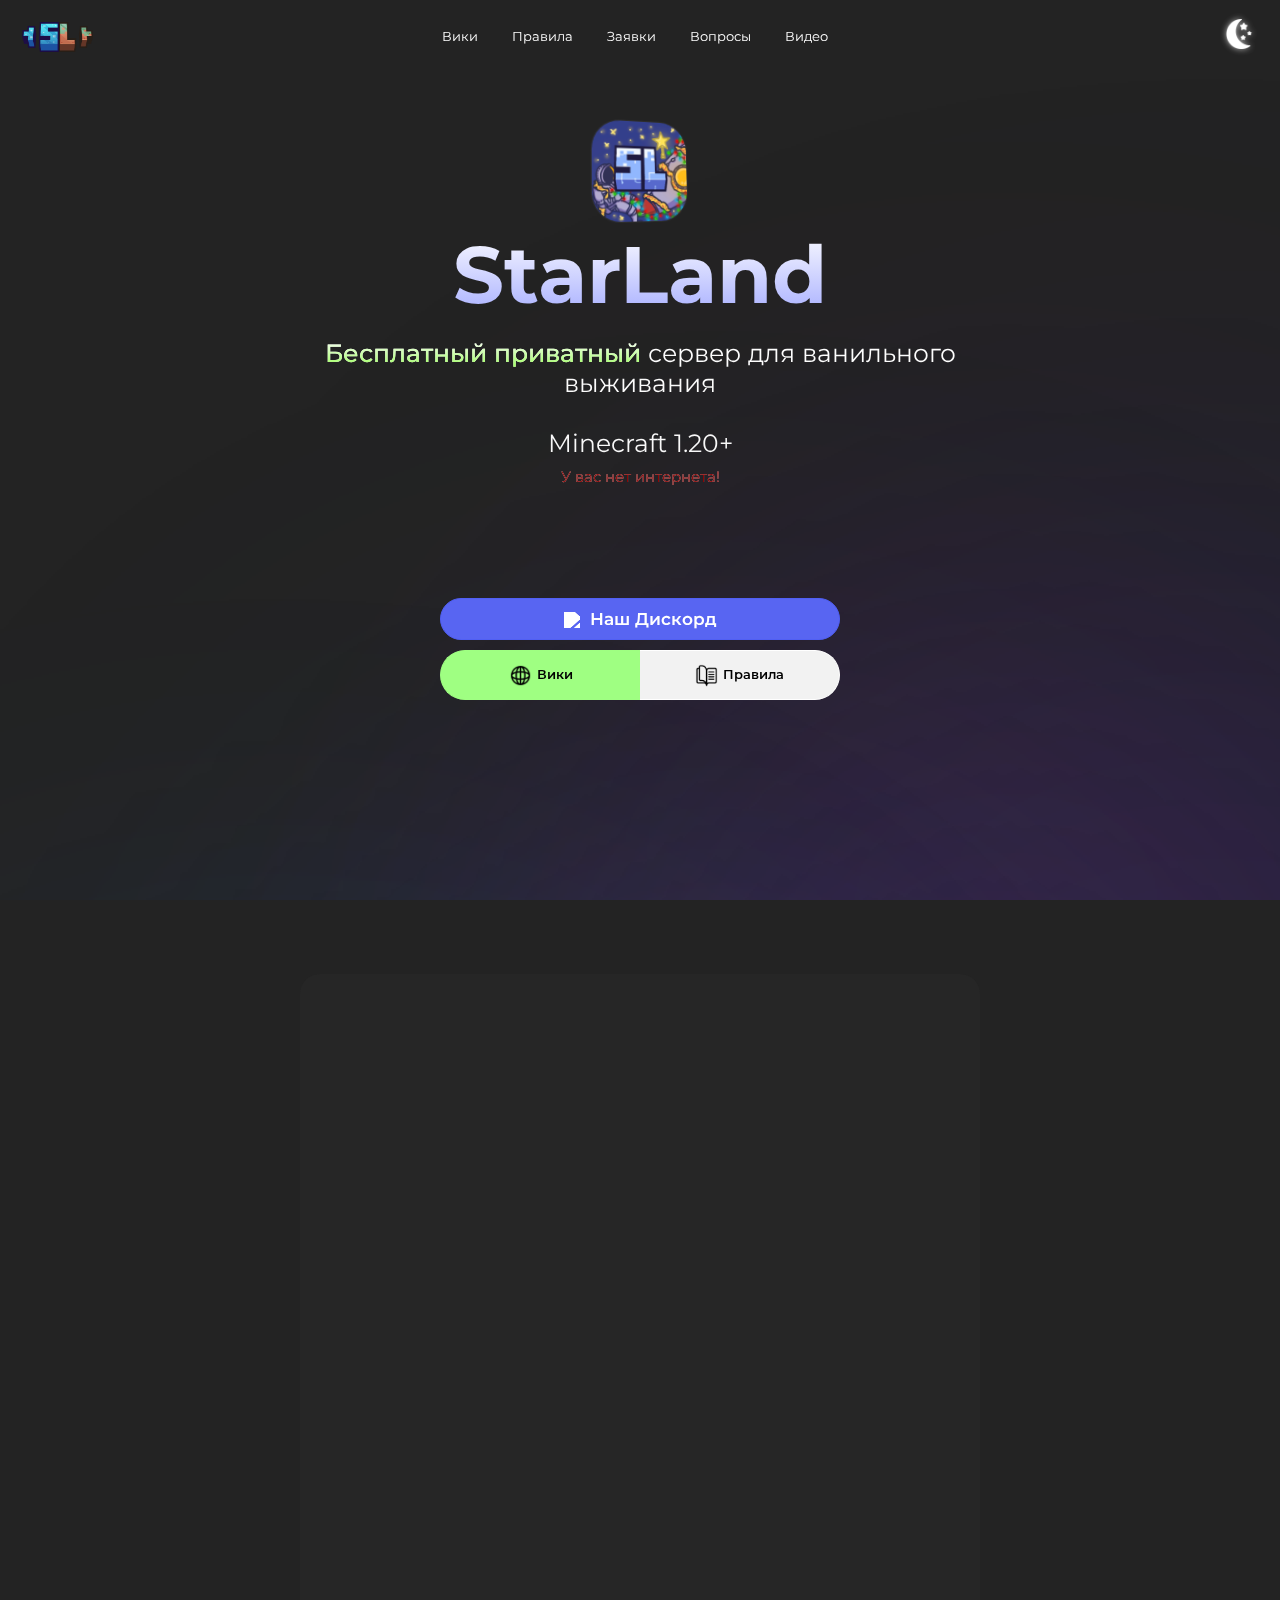
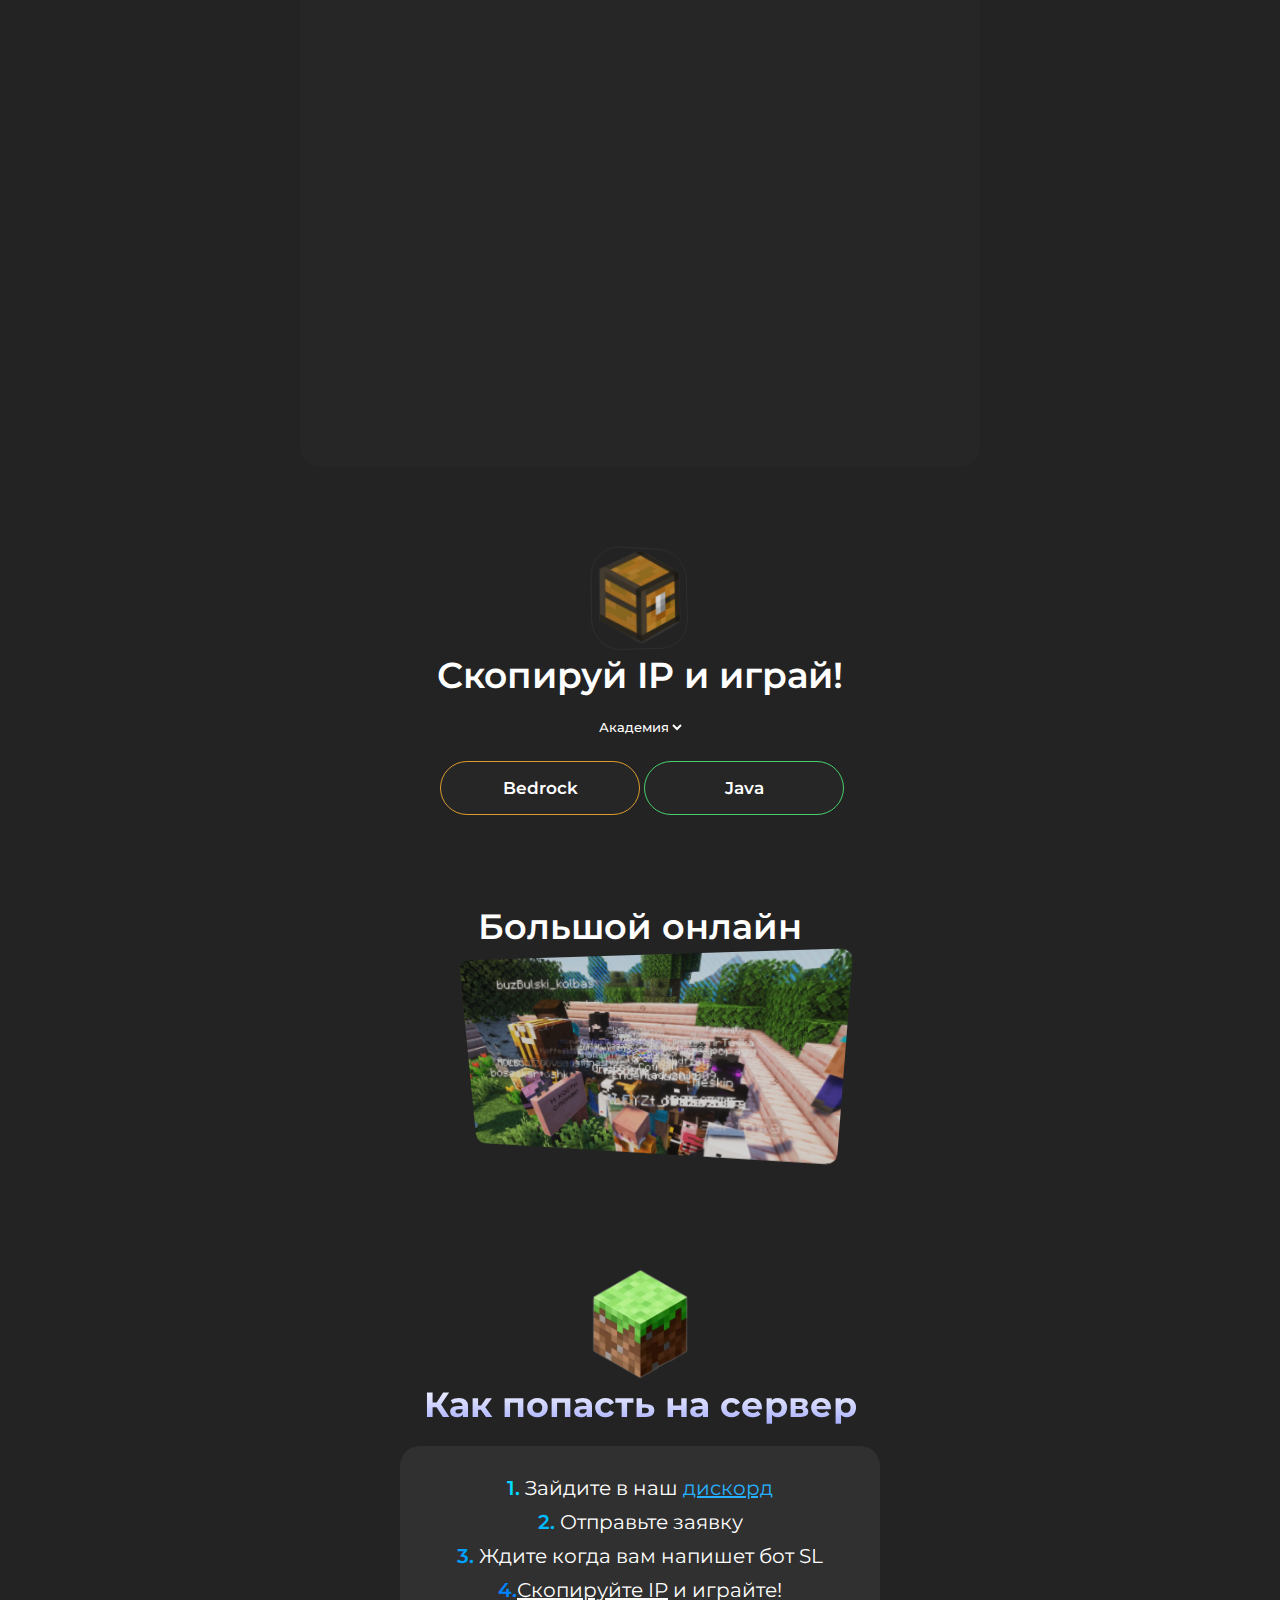
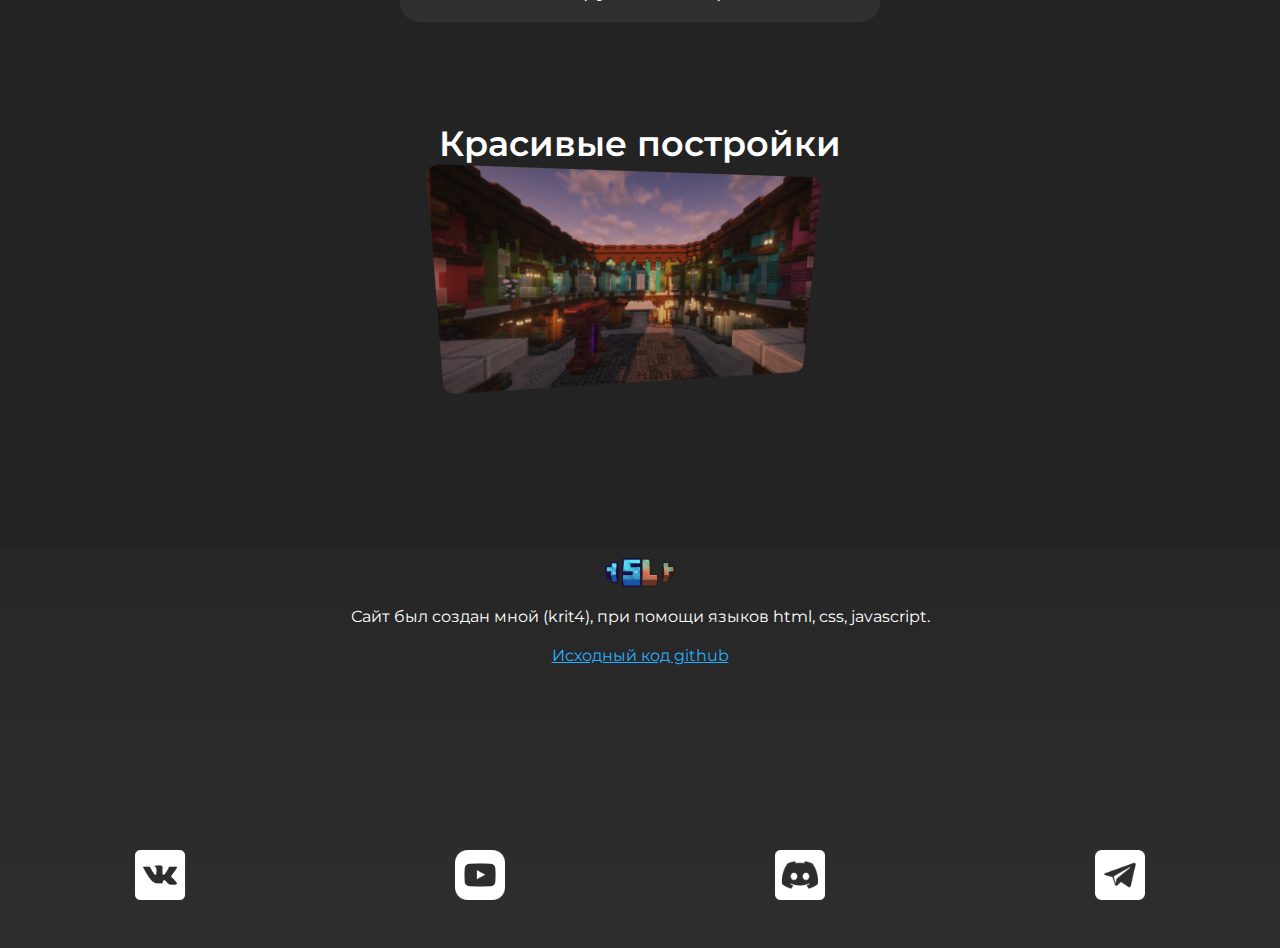
==== commit 77b236bb: "Update index.html" ====
--- a/index.html
+++ b/index.html
@@ -6,7 +6,6 @@
     <meta charset="UTF-8">
     <meta name="viewport" content="width=device-width, initial-scale=1 user-scalable=no">
     <title>StarLand — приватный сервер</title>
-    <script src="https://cdn.jsdelivr.net/npm/context-filter-polyfill/dist/index.min.js"></script>
   </head>
   <body>
      <div class="window-gray" onclick="
@@ -262,4 +261,4 @@
     <script src="script/canvas.js"></script>
     <script src="script/events.js"></script>
   </body>
-</html>+</html>
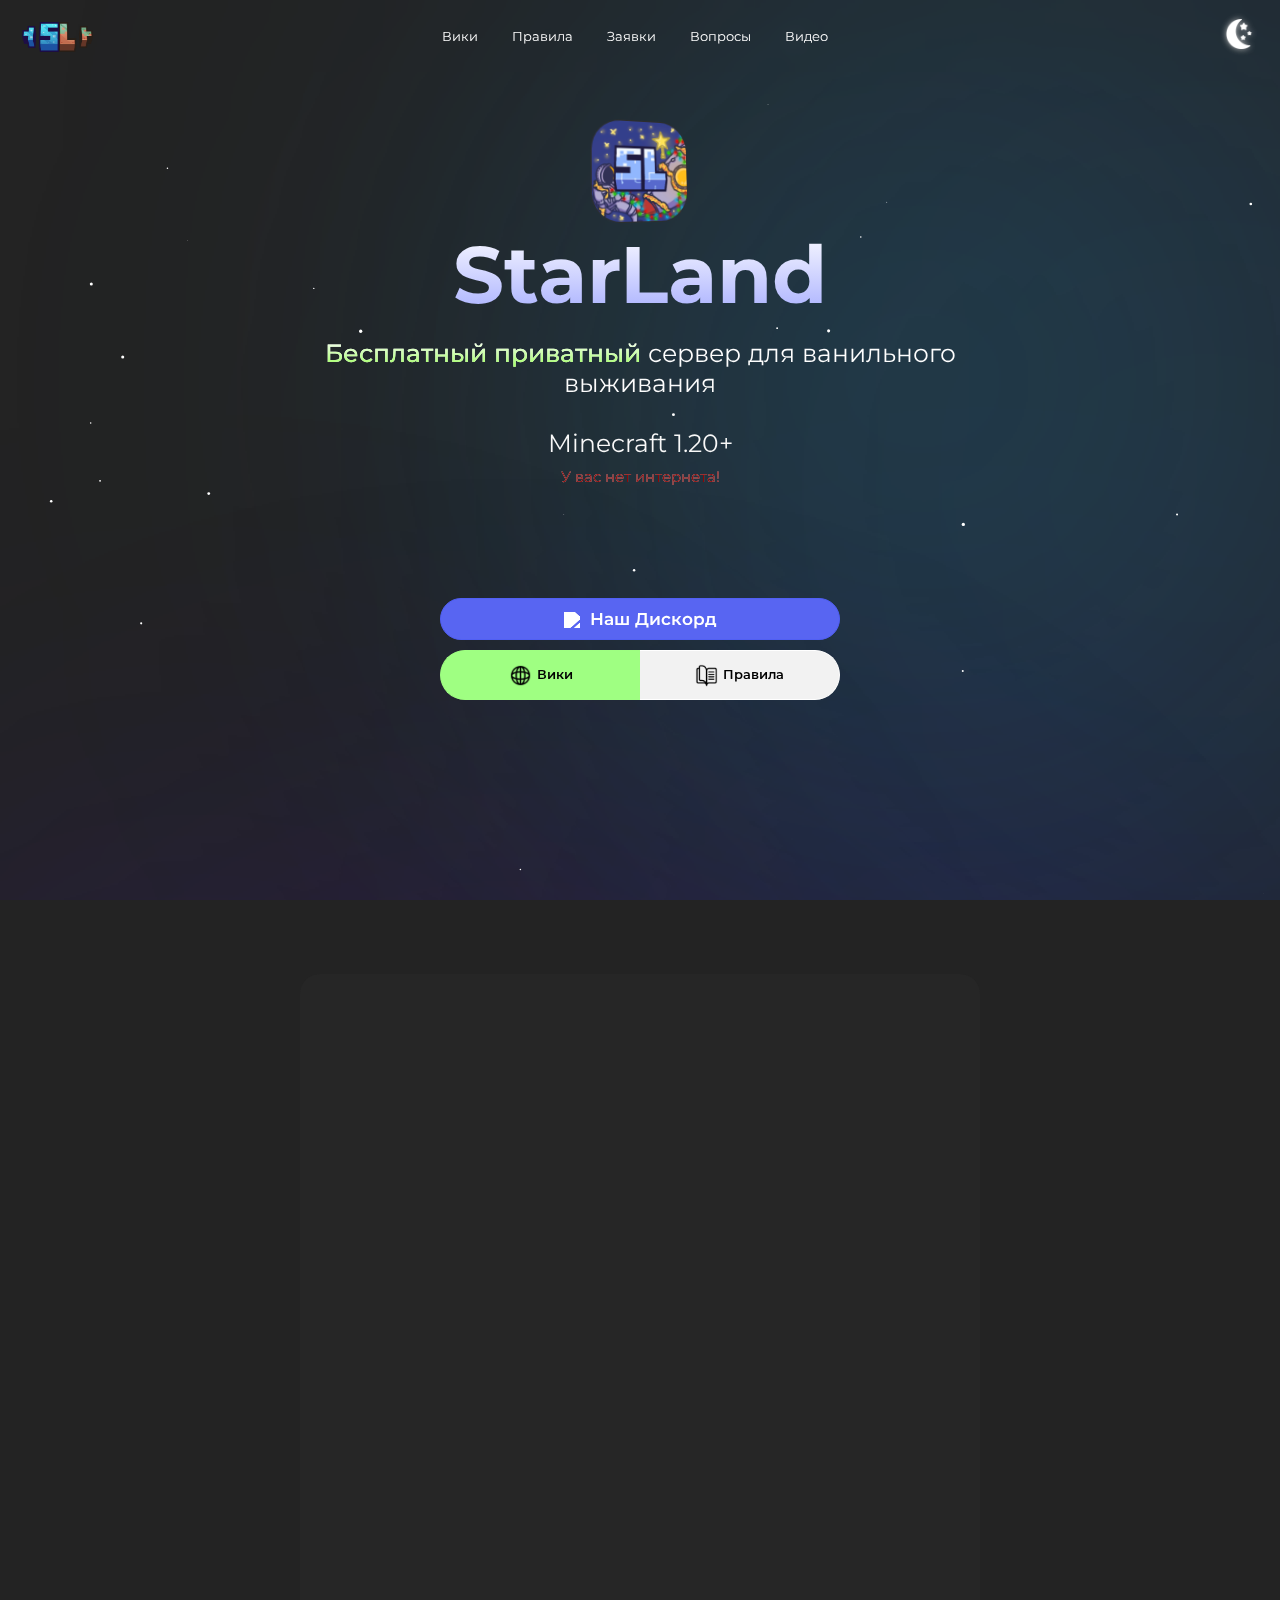
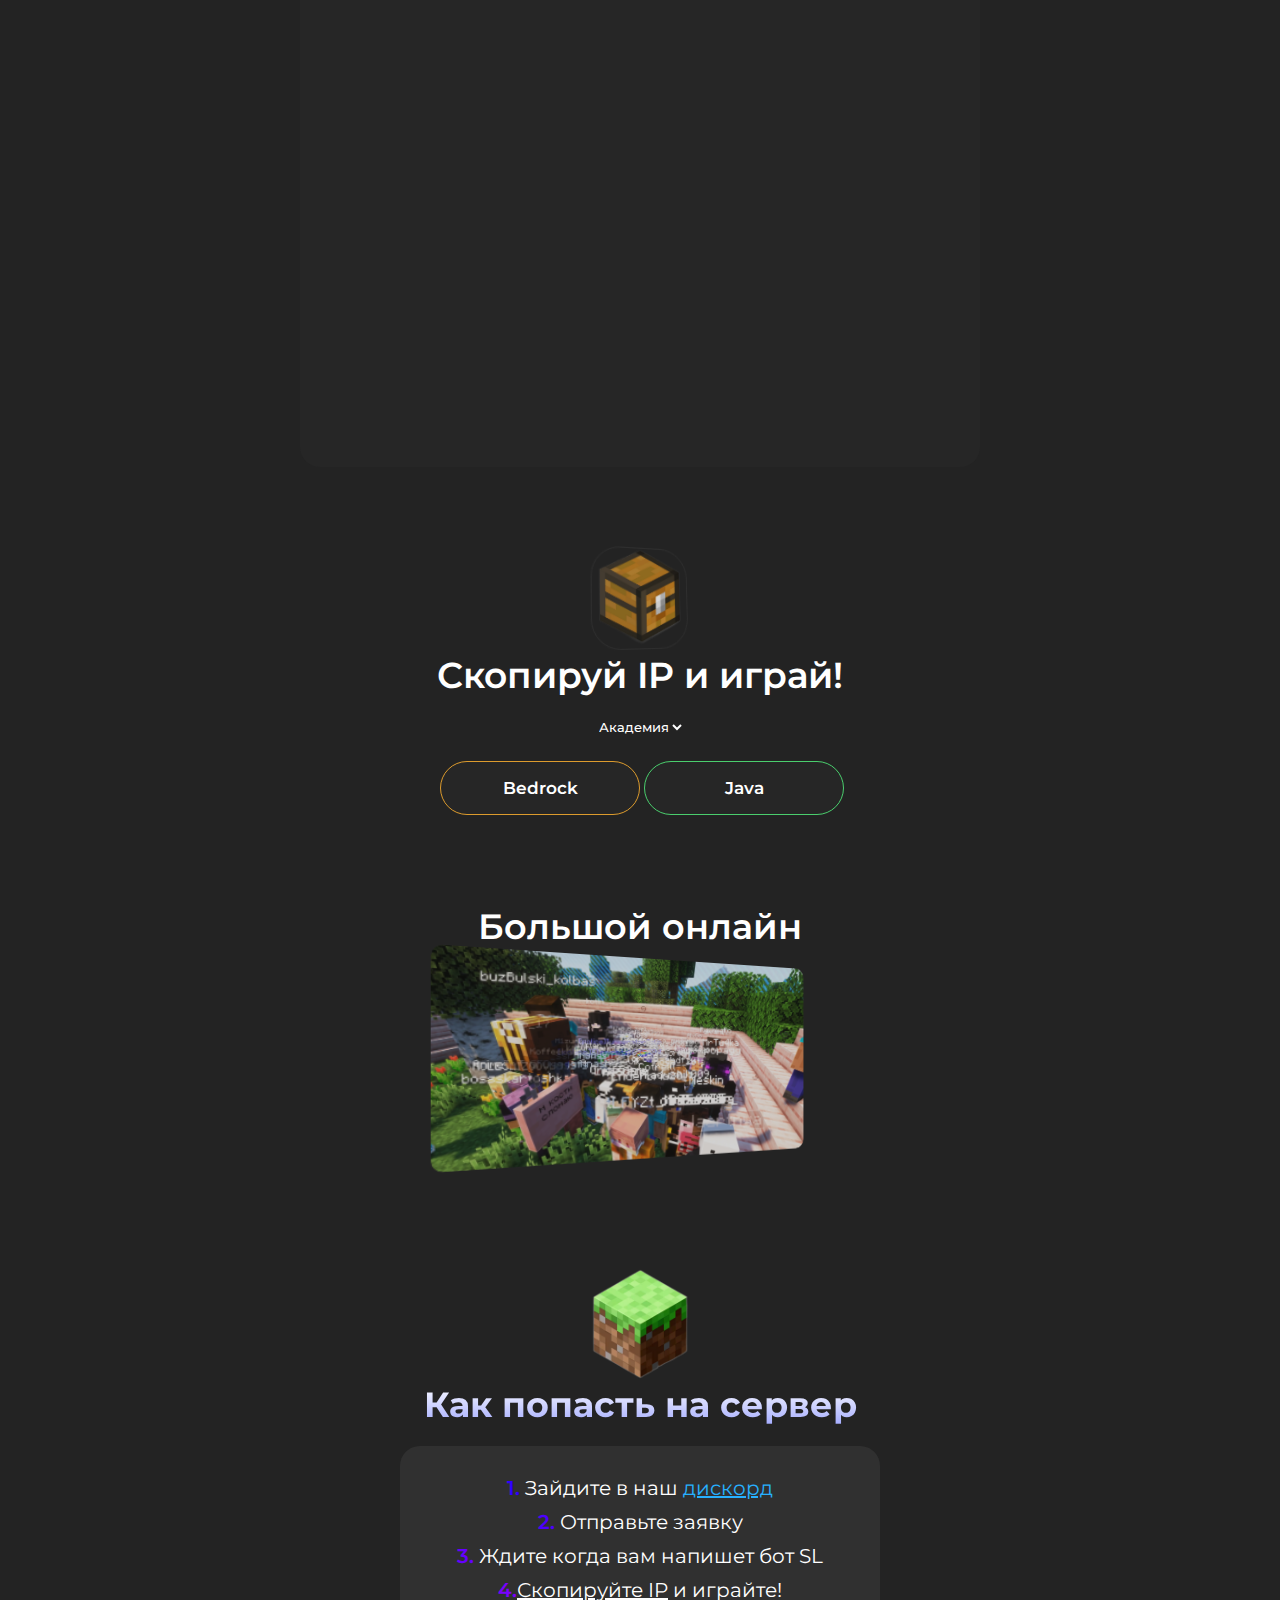
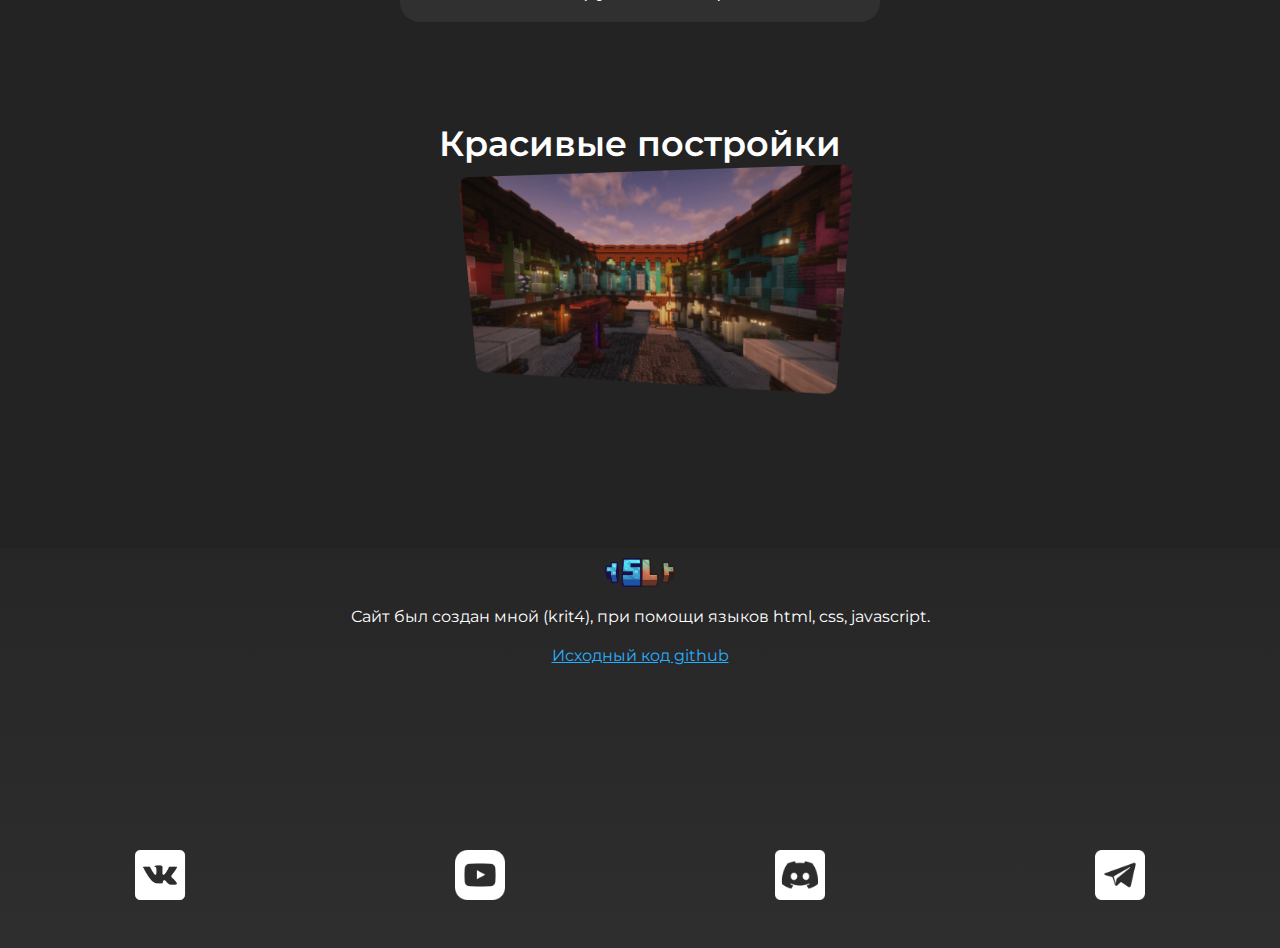
==== commit 6aa829e6: "Add files via upload" ====
--- a/index.html
+++ b/index.html
@@ -8,6 +8,10 @@
     <title>StarLand — приватный сервер</title>
   </head>
   <body>
+    
+    <div class="to-top-button">
+      <img class="to-top-img" src="images/to-top.png">
+    </div>
      <div class="window-gray" onclick="
        otherWindowClose();
      ">
@@ -261,4 +265,4 @@
     <script src="script/canvas.js"></script>
     <script src="script/events.js"></script>
   </body>
-</html>
+</html>--- a/style/index.css
+++ b/style/index.css
@@ -379,12 +379,12 @@
 }
 @keyframes window-anim {
   0% {
-    height:50px;
+    top:-10px;
     opacity:0;
   }
   100% {
     opacity:1;
-    height:500px;
+    top:calc(50vh - 250px);
   }
 }
 @keyframes opacity-anim {
@@ -648,4 +648,26 @@
 .soc-icon:not(.vk-icon):hover {
   height:45px;
   transition: all 0.2s;
+}
+.to-top-button {
+  position:fixed;
+  bottom:-100px;
+  right:20px;
+  z-index: 300;
+  filter:invert();
+  opacity:0;
+  transition: all 1s;
+}
+.to-top-img {
+  height:50px;
+}
+@keyframes to-top {
+  0% {
+    bottom:-100px;
+    opacity:0;
+  }
+  100% {
+    bottom: 20px;
+    opacity:1;
+  }
 }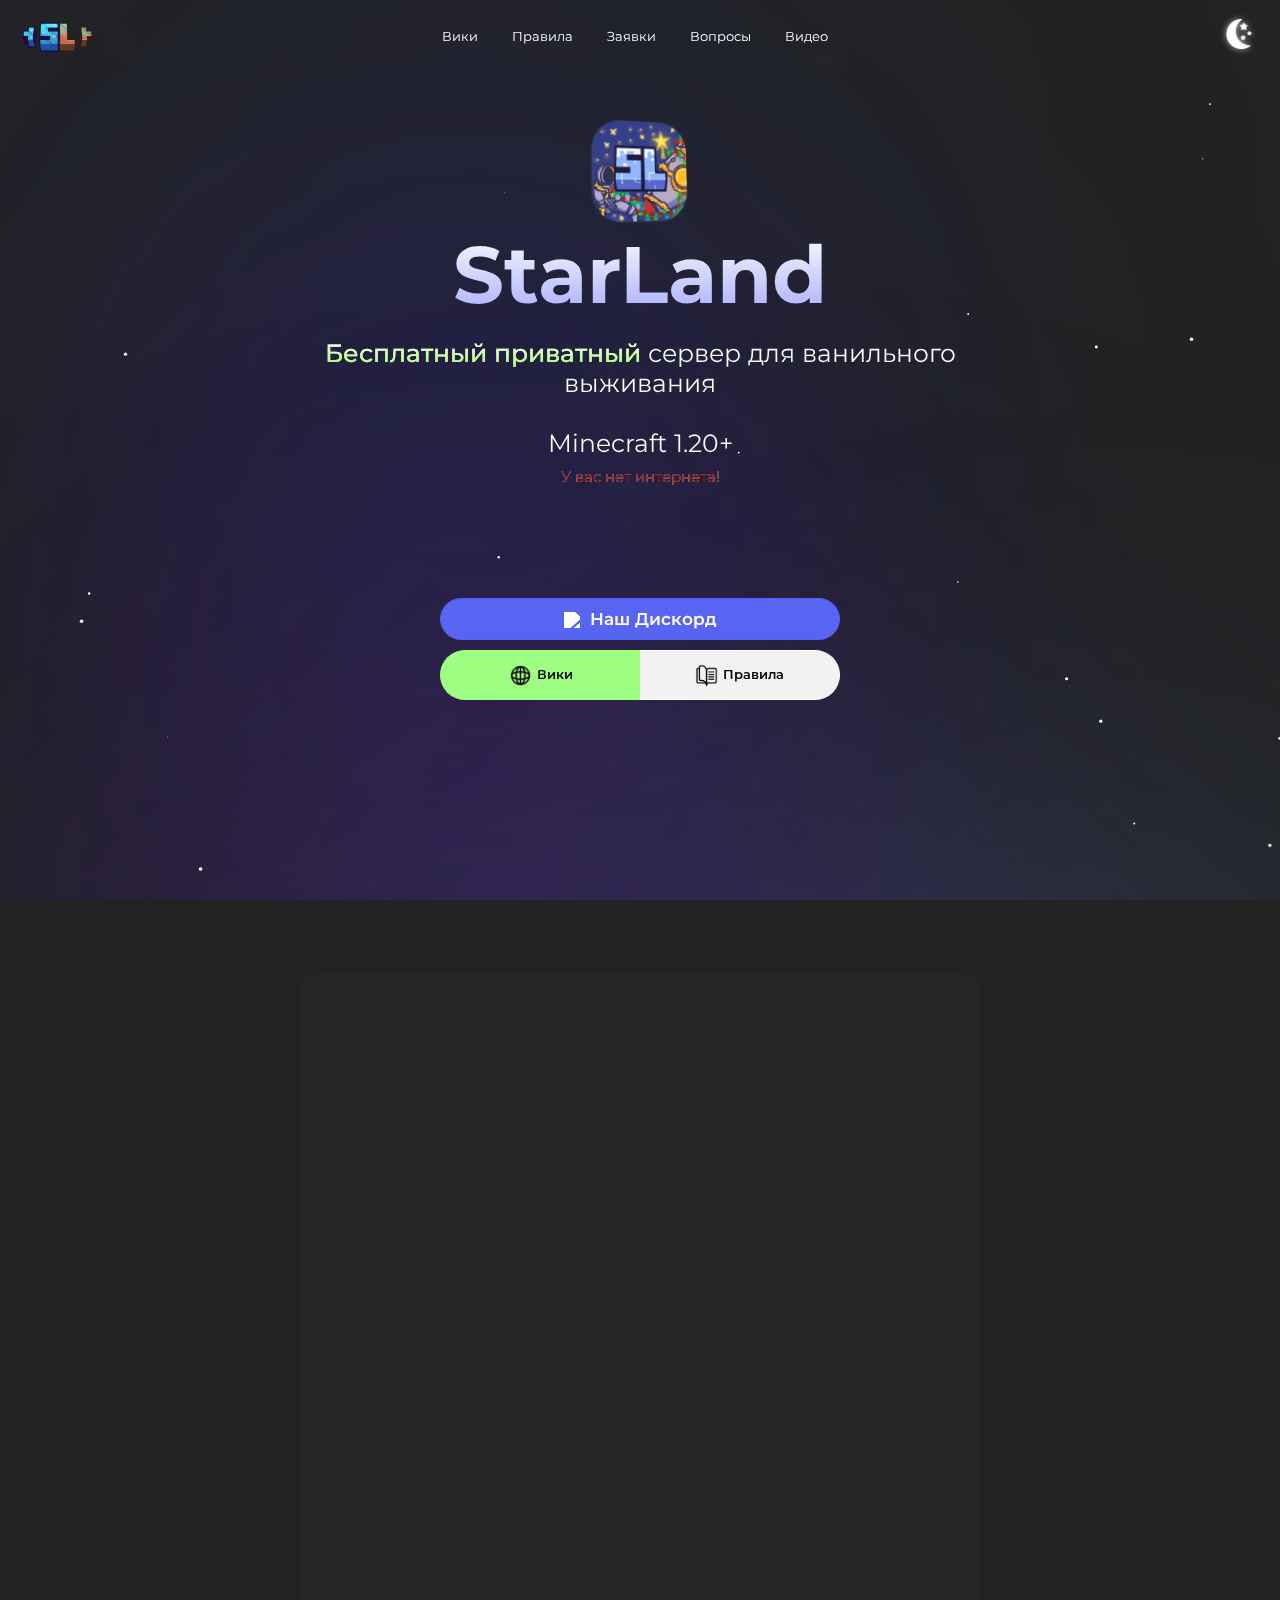
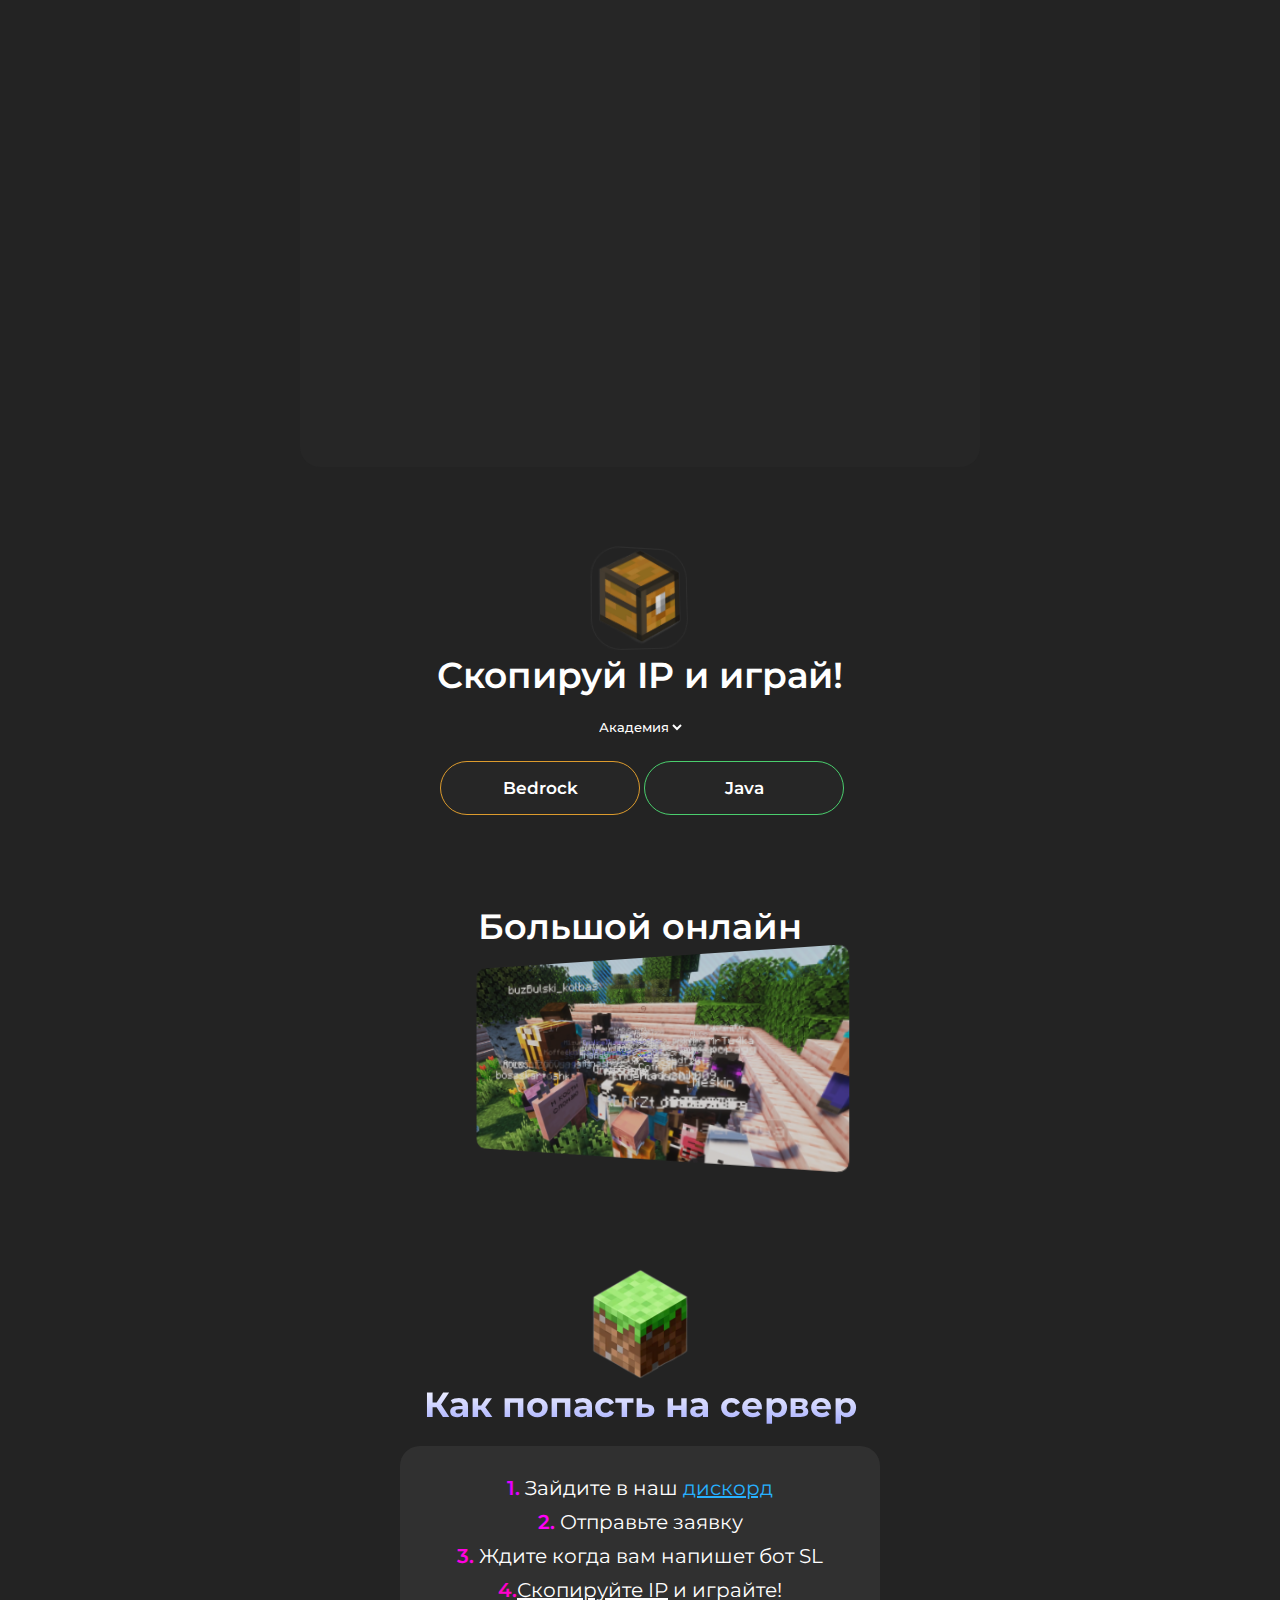
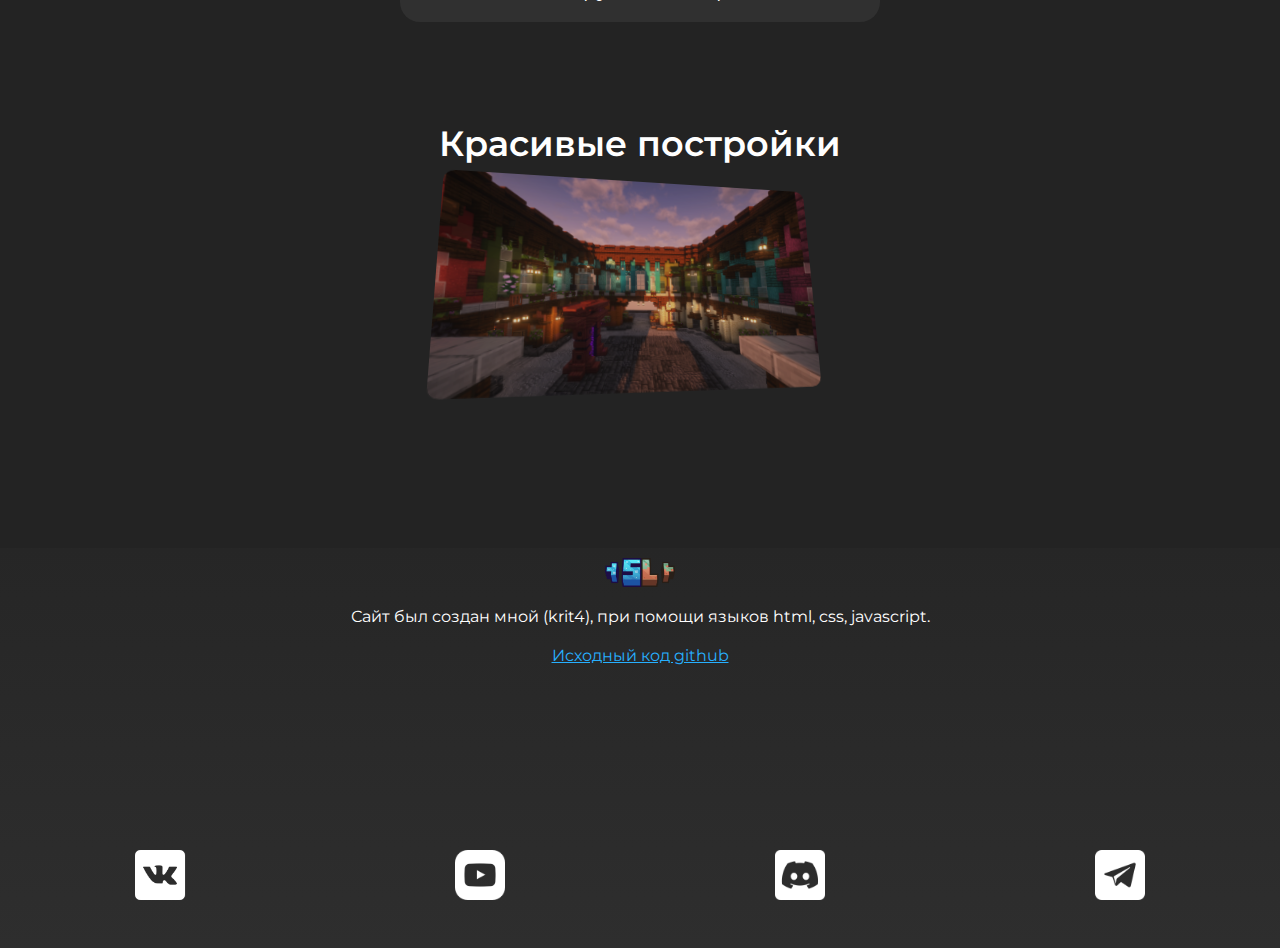
==== commit ec3b9736: "Update index.html" ====
--- a/index.html
+++ b/index.html
@@ -157,8 +157,8 @@
     <div class="server-stat-part">
       <div class="stat-total-ds-members stat-part">
         <img class="stat-img" src="https://assets-global.website-files.com/6257adef93867e50d84d30e2/636e0a6a49cf127bf92de1e2_icon_clyde_blurple_RGB.png">
-        <div class="stat-num">
-          3000
+        <div class="stat-num ds-stat-num">
+          Загрузка...
         </div>
         <div class="stat-description">
           Участников в Дискорде
@@ -265,4 +265,4 @@
     <script src="script/canvas.js"></script>
     <script src="script/events.js"></script>
   </body>
-</html>+</html>
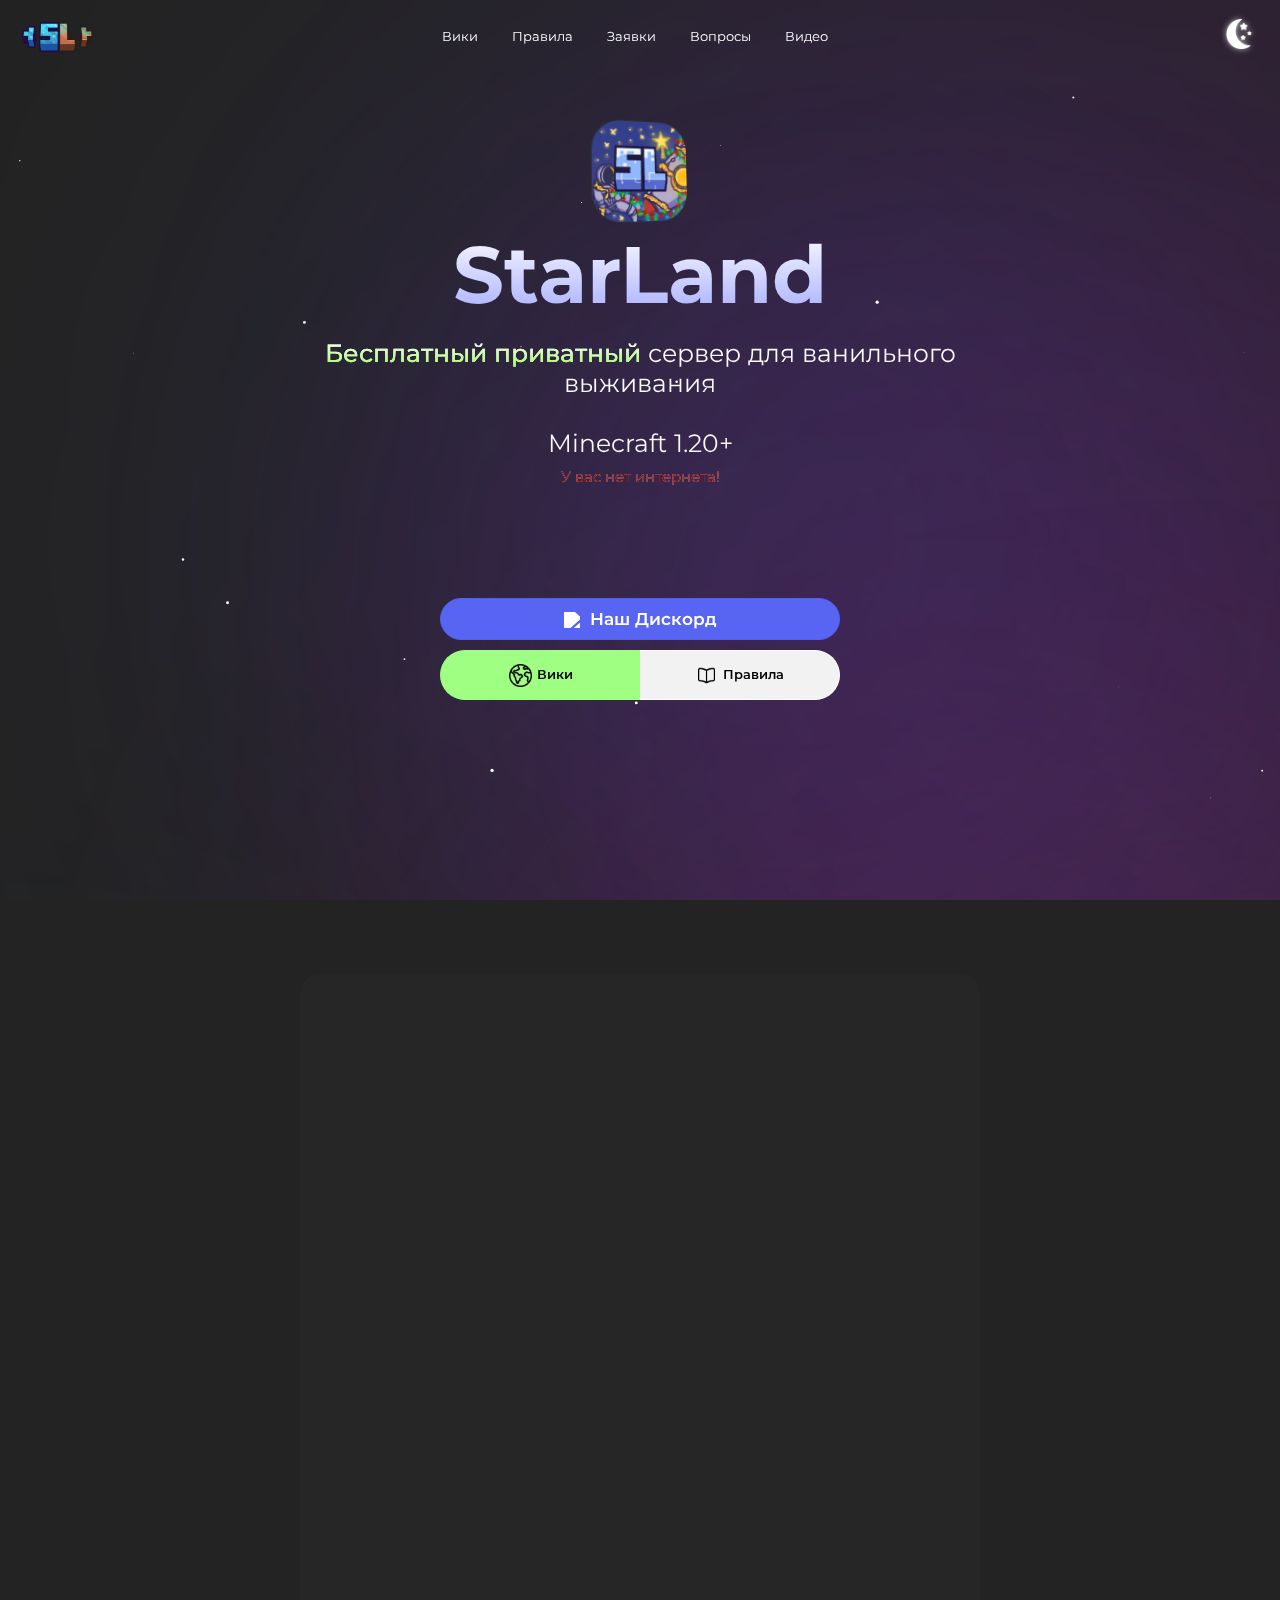
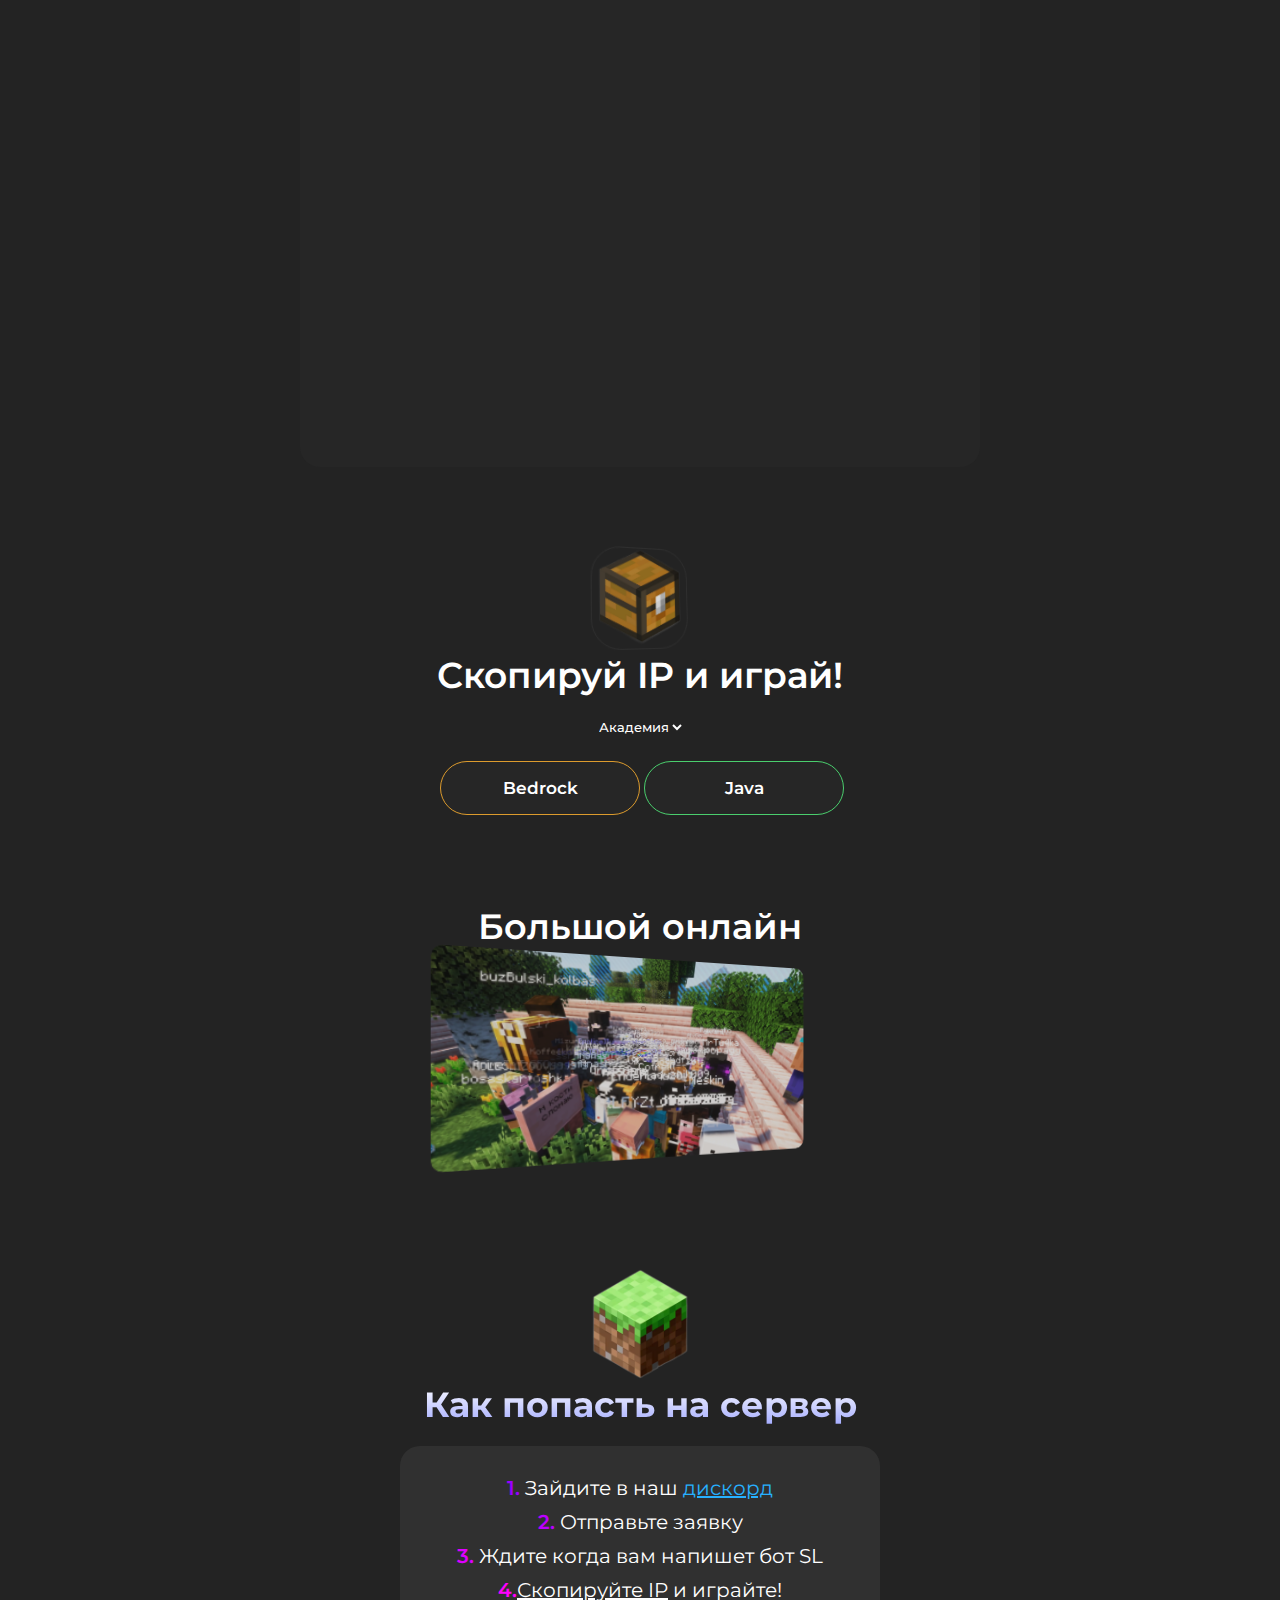
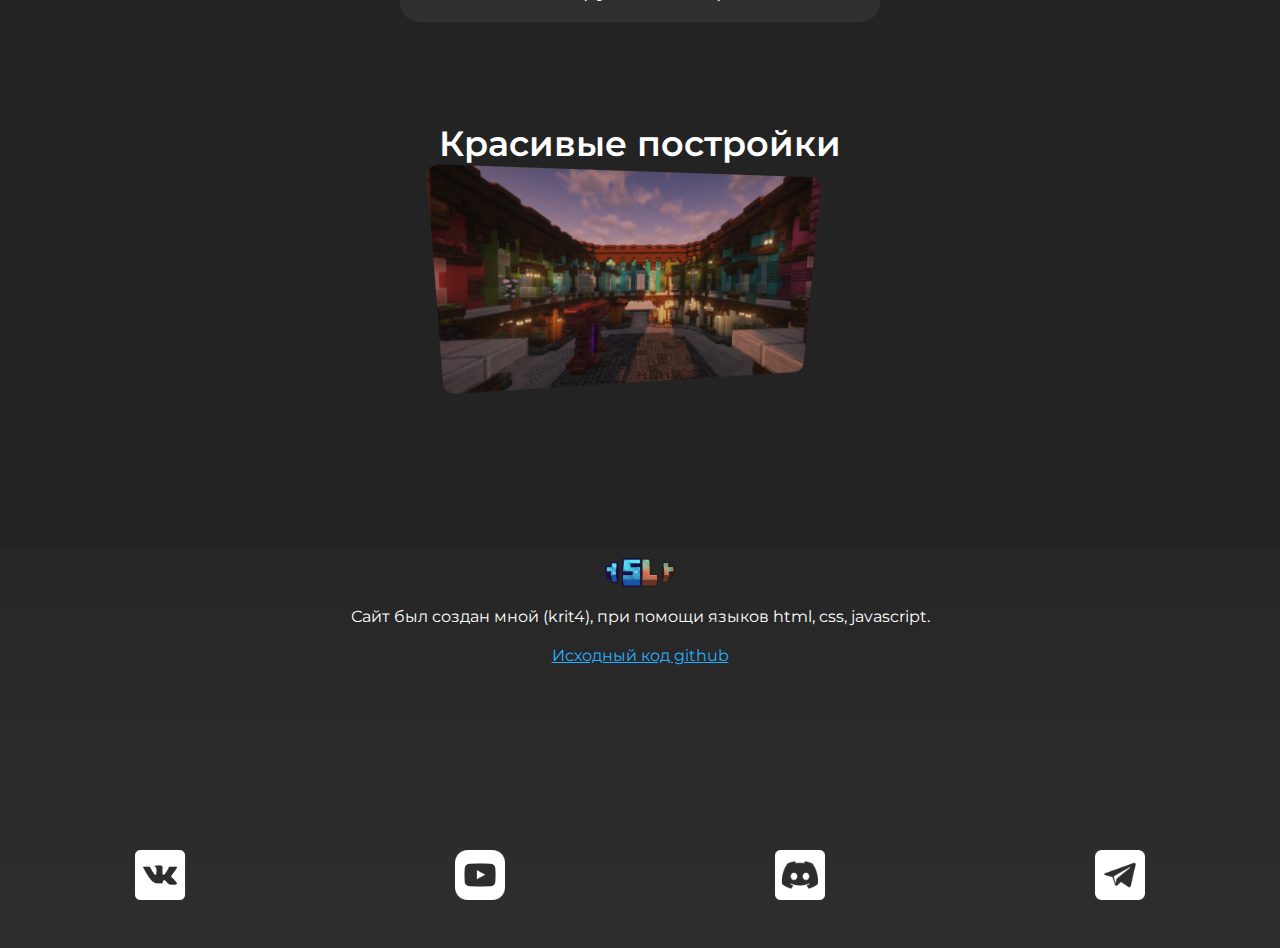
==== commit b8b76313: "Добавлен Youtube StarLand" ====
--- a/index.html
+++ b/index.html
@@ -18,83 +18,7 @@
        
      </div>
     <div class="other-window">
-      <div class="other-text-div">
-        <div class="other-text">
-          Страницы
-        </div>
-        <div class="other-close-button-div">
-          <button class="other-close-button"onclick="
-            otherWindowClose();
-          ">
-            <img src="images/close-icon.png" class="other-close-icon">
-          </button>
-        </div>
-      </div>
-      <div class="other-buttons">
-        <div class="other-main-page other-button-part" onclick="
-          toHome();
-        ">
-          <div>
-            <img src="images/home-icon.png" class="other-page-img other-home-icon">
-          </div>
-          <div class="other-button-name" style="color:lightgreen">
-            Домашняя страница
-          </div>
-        </div>
-        <div class="other-wiki-page other-button-part" onclick="
-          toWiki();
-        ">
-          <div>
-            <img src="images/wiki-icon.png" style="filter:invert()" class="other-page-img">
-          </div>
-          <div class="other-button-name">
-            Википедия сервера
-          </div>
-        </div>
-        <div class="other-rules-page other-button-part" onclick="
-          toRules();
-        ">
-          <div>
-            <img src="images/rules-icon.png" style="filter:invert()" class="other-page-img">
-          </div>
-          <div class="other-button-name">
-            Правила
-          </div>
-        </div>
-        <div class="other-applications-page other-button-part" onclick="
-          toApplications();
-        ">
-          <div>
-            <img src="images/applications-icon.png" style="filter:invert()" class="other-page-img">
-          </div>
-          <div class="other-button-name">
-            Заявка на сервер
-          </div>
-        </div>
-
-        <div class="other-applications-page other-button-part" onclick="
-          toQuestions();
-        ">
-          <div>
-            <img src="images/question-icon.png" style="filter:invert()" class="other-page-img">
-          </div>
-          <div class="other-button-name">
-            Вопросы
-          </div>
-        </div>
-        
-        <div class="other-applications-page other-button-part" onclick="
-      toYoutube();
-    ">
-      <div>
-        <img src="images/youtube-icon.png" style="filter:invert()" class="other-page-img">
-      </div>
-      <div class="other-button-name">
-        Видео
-      </div>
-    </div>
-    
-      </div>
+      
     </div>
     <!--Navbar-->
     <div class="navbar">
@@ -260,9 +184,11 @@
         <img class="soc-icon" src="images/soc-telegram.png" onclick="window.open('https://t.me/sl1season')">
       </div>
     </div>
+   
     <script src="data/data.js"></script>
+    <script src="script/functions.js"></script>
     <script src="script/starland.js"></script>
     <script src="script/canvas.js"></script>
     <script src="script/events.js"></script>
   </body>
-</html>
+</html>--- a/style/index.css
+++ b/style/index.css
@@ -12,6 +12,7 @@
   --text-green-color:white;
   --text-purple-color:white;
   --text-color:white;
+  --text-gray2-color:#D9D9D9;
   --text-gray-color:#F6F6F6;
   --text-cyan-color:white;
   --text-yellow-color:white;
@@ -421,6 +422,7 @@
 
 .other-page-img {
   height:25px;
+  filter:invert();
 }
 .other-buttons {
   display:grid;
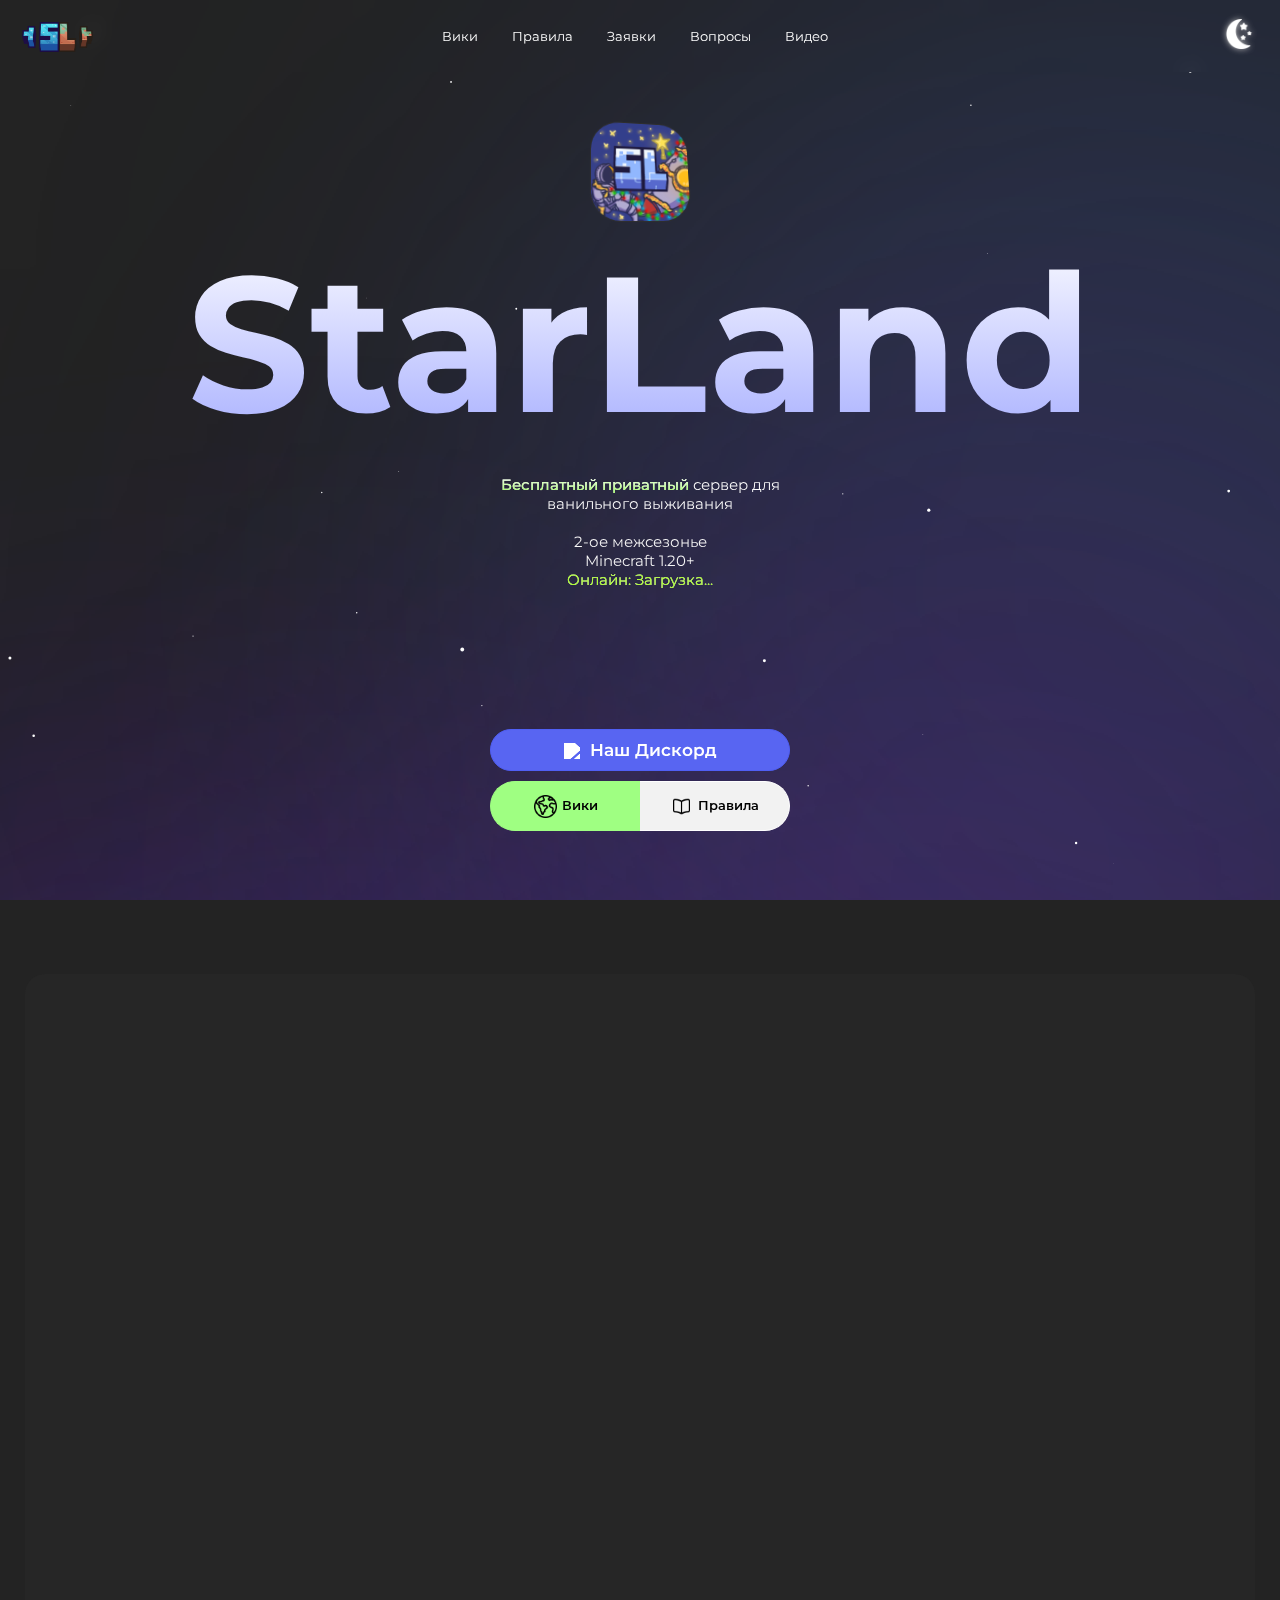
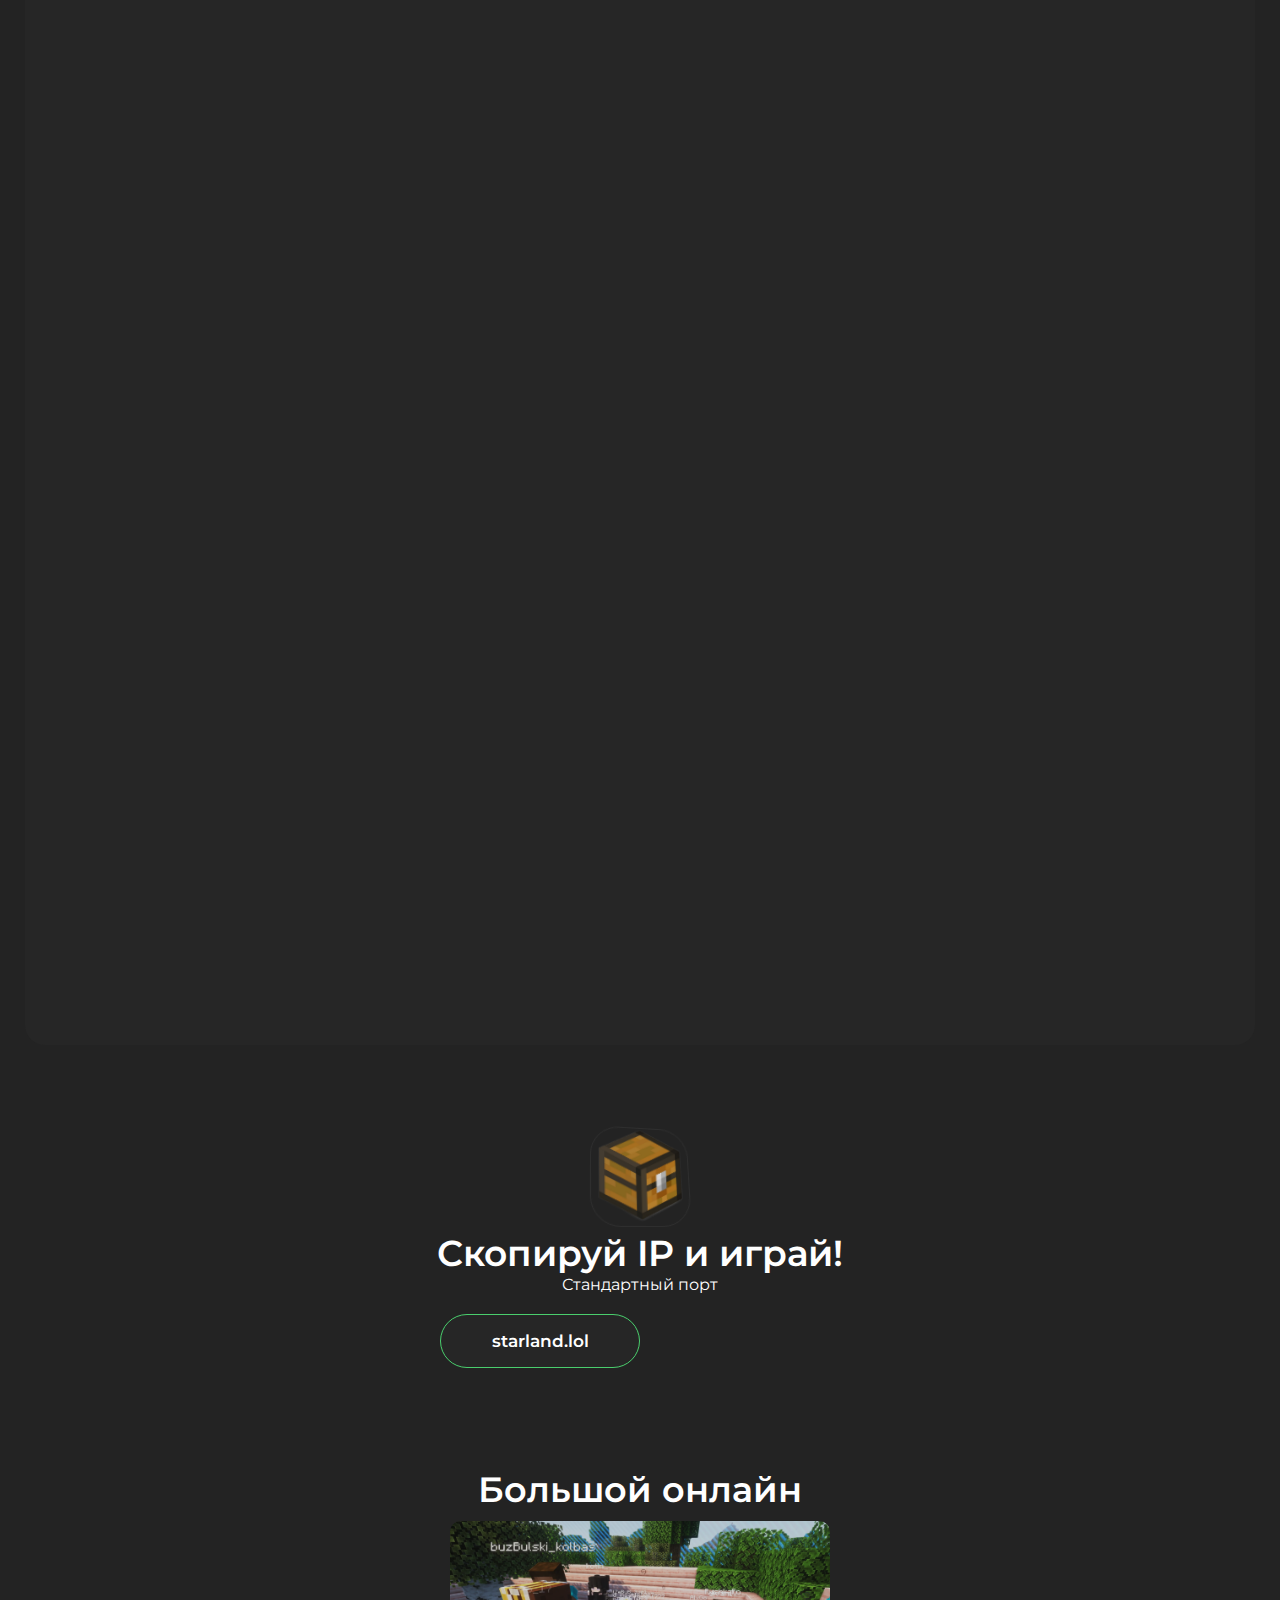
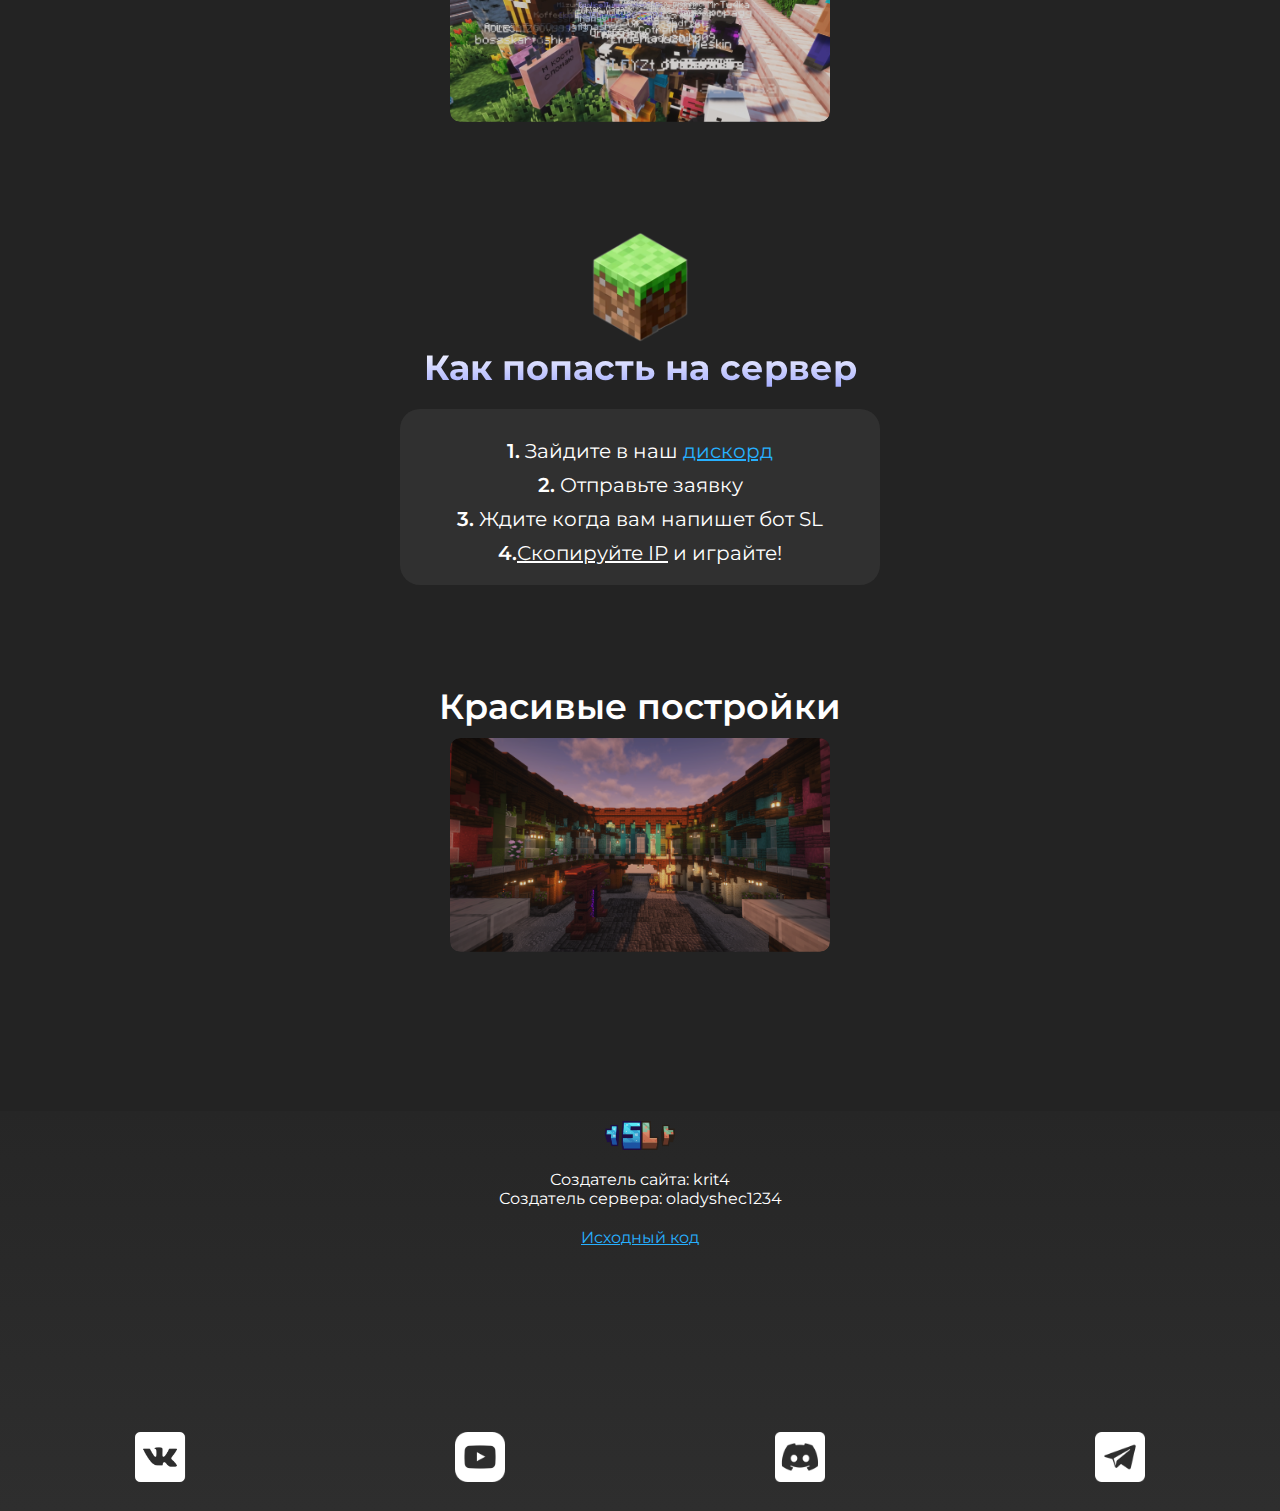
==== commit 2d16e3e9: "Add files via upload" ====
--- a/index.html
+++ b/index.html
@@ -52,12 +52,12 @@
            StarLand
         </div>
         <div class="server-description">
-          <span class="free-and-private-text">Бесплатный приватный</span> сервер для ванильного выживания<br><br>Minecraft 1.20+<br><span style="font-size: 15px" class="server-online">Онлайн: Загрузка...</span>
+          <span class="free-and-private-text">Бесплатный приватный</span> сервер для ванильного выживания<br><br>2-ое межсезонье<br>Minecraft 1.20+<br><span style="font-size: 15px" class="server-online">Онлайн: Загрузка...</span>
         </div>
         
         <div>
-          <button class="discord-button" onclick="
-            window.open('https://discord.com/invite/bc4NDs7CVg')
+          <button class="discord-button2" onclick="
+            window.open('https://discord.com/invite/starland01')
           ">
             <img class="discord-logo" src="https://assets-global.website-files.com/6257adef93867e50d84d30e2/636e0a6a49cf127bf92de1e2_icon_clyde_blurple_RGB.png"> Наш Дискорд
           </button>
@@ -95,7 +95,7 @@
           2 Сервера
         </div>
         <div class="stat-description">
-          Академия и Основа
+          Межсезонье и Анархия
         </div>
       </div>
       
@@ -105,7 +105,7 @@
           Стабильный TPS
         </div>
         <div class="stat-description">
-          Много возможностей с ядром Purpur
+          Много возможностей, ядро Folia
         </div>
       </div>
     </div>
@@ -114,17 +114,13 @@
       <img class="ip-chest-icon" src="images/chest-icon.png">
       <div class="copy-ip-text">
         Скопируй IP и играй! <br>
-        <select class="server-select">
-          <option value="main" >Основа</option>
-          <option value="academy" selected >Академия</option>
-        </select>
+      </div>
+      <div class="standart-port">
+        Стандартный порт
       </div>
       <div class="ip-copy-buttons">
-        <button class="bedrock-ip-copy-button">
-          Bedrock
-        </button>
-        <button class="java-ip-copy-button">
-          Java
+        <button class="ip-copy-button">
+          starland.lol
         </button>
       </div>
     </div>
@@ -175,8 +171,8 @@
     
     <div class="bottom-navbar">
       <img class="bottom-navbar-sl-title" src="images/sl-title.png">
-      <p class="bottom-navbar-text">Сайт был создан мной (krit4), при помощи языков html, css, javascript.</p>
-      <a class="bottom-navbar-code" href="https://github.com/Kr1tX12/StarLand">Исходный код github</a>
+      <p class="bottom-navbar-text">Создатель сайта: krit4<br>Создатель сервера: oladyshec1234</p>
+      <a class="bottom-navbar-code" href="https://github.com/Kr1tX12/StarLand">Исходный код</a>
       <div class="bottom-navbar-social-network">
         <img class="vk-icon soc-icon" src="images/soc-vk.png" onclick="window.open('https://vk.com/starlandtop')">
         <img class="soc-icon" src="images/soc-youtube.png" onclick="window.open('https://youtube.com/@StarLandop1234_?si=EKwOTdo-tnmBH5VL')">
--- a/style/index.css
+++ b/style/index.css
@@ -225,8 +225,24 @@
   font-weight:600;
   color:white;
   margin:auto;
-  margin-left:calc(50vw - 150px);
-  margin-top:110px;
+  display:block;
+  margin-left:0;
+  margin-top:20px;
+}
+.discord-button2 {
+  background-color:#5865f2;
+  padding:10px 30px;
+  width:300px;
+  text-align:center;
+  font-family: 'Montserrat';
+  border-radius: 30px;
+  border:1px solid #505ff4;
+  font-size:17px;
+  font-weight:600;
+  color:white;
+  display:block;
+  margin:auto;
+  margin-top:140px;
 }
 .discord-button:hover {
   background-color:#505ff4;
@@ -458,25 +474,13 @@
   font-weight: 600;
   font-size: 20px;
 }
-.server-select {
-  transition:all 1s;
-  background:none;
-  border:none;
-  color:var(--text-color);
-  text-align: right;
-  font-weight: 500;
-  font-family: 'Montserrat';
-}
-.server-select:hover {
-  outline:none;
-}
-.java-ip-copy-button,
-.bedrock-ip-copy-button {
+
+.ip-copy-button {
   transition:all 1s;
   border:none;
   padding:16px 0;
   border-radius:50px;
-  width:130px;
+  width:200px;
   margin-top:20px;
   color:var(--text-color);
   font-family: 'Montserrat';
@@ -484,17 +488,17 @@
   font-weight: 600;
   background: var(--bcg-night2-color);
   transition: all 0.2s, background 1s;
-  
-}
-.java-ip-copy-button {
   border:1px solid #4ACE6D;
 }
-.bedrock-ip-copy-button {
-  border:1px solid #DC9B2D;
-}
-
 .ip-copy-buttons {
-  margin-left:calc(50vw - 130px);
+  margin-left:calc((100% - 200px) / 2);
+}
+.standart-port {
+  transition:all 1s;
+  font-family: 'Montserrat';
+  color:var(--text-color);
+  text-align:center;
+  font-weight: 400;
 }
 
 /*StarLand Gallery Part*/
